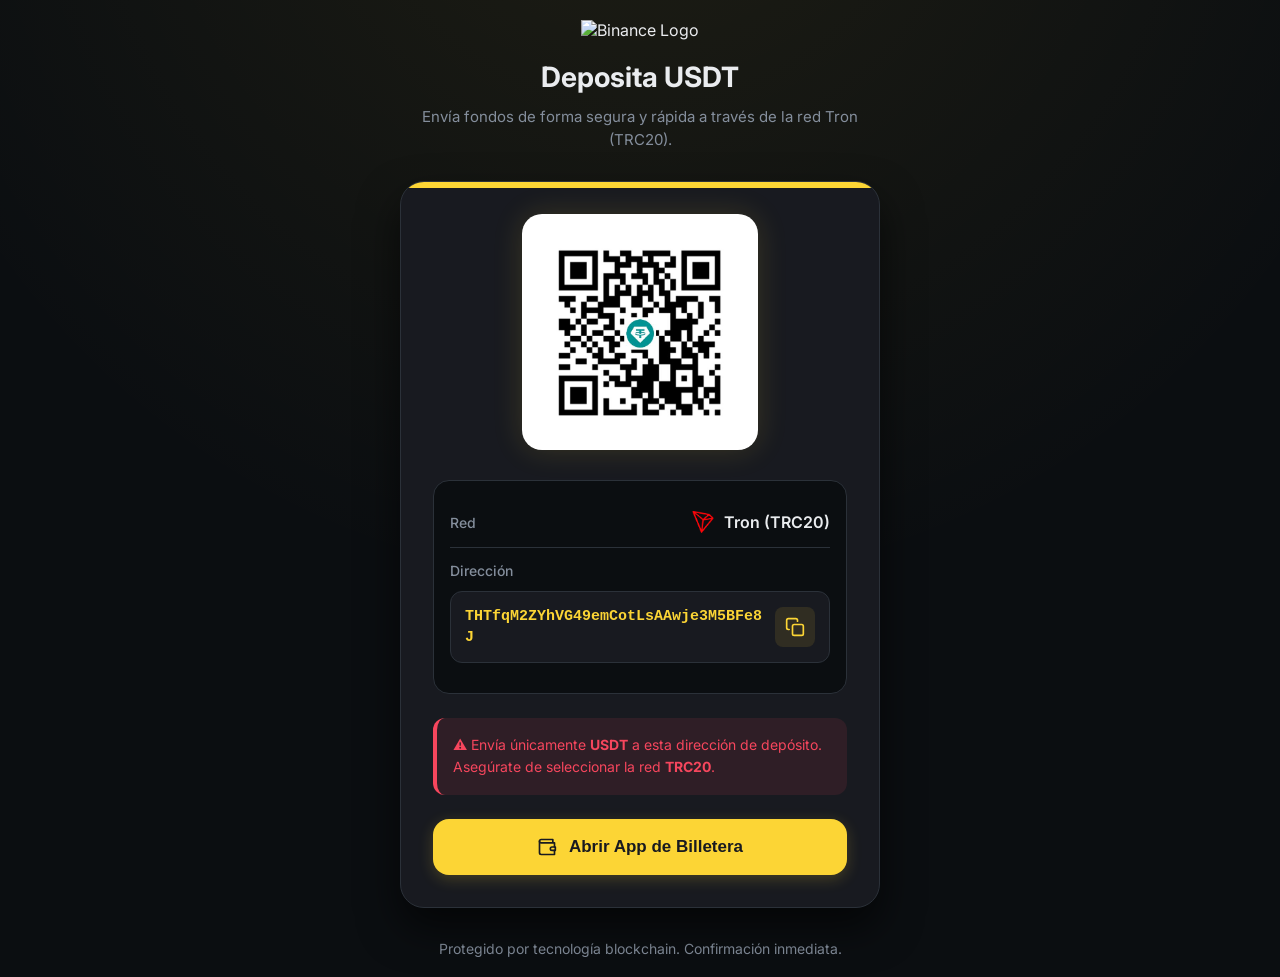
==== index.html @ dc51bce3 "pagame" ====
<!DOCTYPE html>
<html lang="es">

<head>
    <meta charset="UTF-8">
    <meta name="viewport" content="width=device-width, initial-scale=1.0">
    <title>Binance Pay - USDT Deposit</title>
    <meta name="description" content="Paga de forma rápida y segura usando USDT en la red TRC20 con Binance.">
    <link rel="stylesheet" href="style.css">
    <link href="https://fonts.googleapis.com/css2?family=Inter:wght@400;500;600;700&display=swap" rel="stylesheet">
</head>

<body>
    <div class="container">
        <header>
            <img src="https://upload.wikimedia.org/wikipedia/commons/e/e8/Binance_Logo.svg" alt="Binance Logo"
                class="binance-logo">
            <h1>Deposita USDT</h1>
            <p>Envía fondos de forma segura y rápida a través de la red Tron (TRC20).</p>
        </header>

        <div class="card">
            <div class="qr-section">
                <div class="qr-placeholder">
                    <img src="qr.jpeg" alt="QR Code Binance Deposit">

                </div>
            </div>

            <div class="details-section">
                <div class="detail-row">
                    <span class="label">Red</span>
                    <span class="value network"><img src="tron-trx-logo.png" alt="TRX"> Tron (TRC20)</span>
                </div>

                <div class="detail-row address-row">
                    <span class="label">Dirección</span>
                    <div class="address-container">
                        <span class="value address" id="cryptoAddress">THTfqM2ZYhVG49emCotLsAAwje3M5BFe8J</span>
                        <button class="copy-btn" id="copyBtn" aria-label="Copiar Dirección">
                            <svg xmlns="http://www.w3.org/2000/svg" width="20" height="20" viewBox="0 0 24 24"
                                fill="none" stroke="currentColor" stroke-width="2" stroke-linecap="round"
                                stroke-linejoin="round">
                                <rect x="9" y="9" width="13" height="13" rx="2" ry="2"></rect>
                                <path d="M5 15H4a2 2 0 0 1-2-2V4a2 2 0 0 1 2-2h9a2 2 0 0 1 2 2v1"></path>
                            </svg>
                        </button>
                    </div>
                </div>
            </div>

            <div class="warning">
                ⚠️ Envía únicamente <strong>USDT</strong> a esta dirección de depósito. Asegúrate de seleccionar la red
                <strong>TRC20</strong>.
            </div>

            <div class="actions">
                <button class="primary-btn" id="payBtn">
                    <svg xmlns="http://www.w3.org/2000/svg" width="20" height="20" viewBox="0 0 24 24" fill="none"
                        stroke="currentColor" stroke-width="2" stroke-linecap="round" stroke-linejoin="round">
                        <path d="M21 12V7H5a2 2 0 0 1 0-4h14v4"></path>
                        <path d="M3 5v14a2 2 0 0 0 2 2h16v-5"></path>
                        <path d="M18 12a2 2 0 0 0 0 4h4v-4Z"></path>
                    </svg>
                    Abrir App de Billetera
                </button>
            </div>
        </div>

        <footer>
            Protegido por tecnología blockchain. Confirmación inmediata.
        </footer>
    </div>

    <div id="toast" class="toast">Dirección copiada al portapapeles</div>

    <script>
        const address = "THTfqM2ZYhVG49emCotLsAAwje3M5BFe8J";
        const copyBtn = document.getElementById('copyBtn');
        const toast = document.getElementById('toast');
        const payBtn = document.getElementById('payBtn');

        copyBtn.addEventListener('click', async () => {
            try {
                await navigator.clipboard.writeText(address);
                showToast();
            } catch (err) {
                // Autocopy fallback
                const textArea = document.createElement("textarea");
                textArea.value = address;
                document.body.appendChild(textArea);
                textArea.select();
                try {
                    document.execCommand('copy');
                    showToast();
                } catch (e) {
                    console.error('Error al copiar: ', e);
                }
                document.body.removeChild(textArea);
            }
        });

        function showToast() {
            toast.classList.add('show');
            setTimeout(() => {
                toast.classList.remove('show');
            }, 3000);
        }

        payBtn.addEventListener('click', () => {
            // Un enlace deep link de billetera estándar para TRON
            window.location.href = `tron:${address}`;

            // Mensaje informativo por si la wallet no intercepta el URI
            setTimeout(() => {
                alert("Si tu billetera no se abre automáticamente, hemos copiado la dirección. Pégala directamente en Binance o en tu billetera preferida para enviar el pago.");
                navigator.clipboard.writeText(address);
            }, 1000);
        });
    </script>
</body>

</html>
---- style.css ----
:root {
    --bg-dark: #0B0E11;
    --card-bg: #181A20;
    --text-primary: #EAECEF;
    --text-secondary: #848E9C;
    --binance-yellow: #FCD535;
    --binance-yellow-hover: #F0B90B;
    --border-color: #2B3139;
    --danger: #F6465D;
}

* {
    margin: 0;
    padding: 0;
    box-sizing: border-box;
}

body {
    font-family: 'Inter', system-ui, -apple-system, sans-serif;
    background-color: var(--bg-dark);
    color: var(--text-primary);
    min-height: 100vh;
    display: flex;
    justify-content: center;
    align-items: center;
    padding: 20px;
    background-image: radial-gradient(circle at 50% -20%, rgba(252, 213, 53, 0.08) 0%, transparent 60%);
}

.container {
    max-width: 480px;
    width: 100%;
}

header {
    text-align: center;
    margin-bottom: 30px;
}

.binance-logo {
    height: 48px;
    margin-bottom: 20px;
}

h1 {
    font-size: 28px;
    font-weight: 700;
    margin-bottom: 12px;
}

header p {
    color: var(--text-secondary);
    font-size: 15px;
    line-height: 1.5;
}

.card {
    background: var(--card-bg);
    border: 1px solid var(--border-color);
    border-radius: 24px;
    padding: 32px;
    box-shadow: 0 20px 40px rgba(0,0,0,0.6);
    position: relative;
    overflow: hidden;
}

.card::before {
    content: '';
    position: absolute;
    top: 0;
    left: 0;
    right: 0;
    height: 6px;
    background: var(--binance-yellow);
}

.qr-section {
    display: flex;
    justify-content: center;
    margin-bottom: 30px;
}

.qr-placeholder {
    background: #fff;
    padding: 18px;
    border-radius: 20px;
    position: relative;
    box-shadow: 0 0 30px rgba(252, 213, 53, 0.15);
}

.qr-placeholder img {
    display: block;
    border-radius: 8px;
    width: 200px;
    height: 200px;
}

.usdt-badge {
    position: absolute;
    top: 50%;
    left: 50%;
    transform: translate(-50%, -50%);
    width: 44px;
    height: 44px;
    background: #fff;
    border-radius: 50%;
    padding: 4px;
    box-shadow: 0 4px 15px rgba(0,0,0,0.2);
}

.details-section {
    background: var(--bg-dark);
    border: 1px solid var(--border-color);
    border-radius: 16px;
    padding: 16px;
    margin-bottom: 24px;
}

.detail-row {
    display: flex;
    justify-content: space-between;
    align-items: center;
    padding: 14px 0;
}

.detail-row:not(:last-child) {
    border-bottom: 1px solid var(--border-color);
}

.label {
    color: var(--text-secondary);
    font-size: 14px;
    font-weight: 500;
}

.value {
    font-size: 16px;
    font-weight: 600;
}

.network {
    display: flex;
    align-items: center;
    gap: 10px;
}

.network img {
    width: 22px;
    height: 22px;
}

.address-row {
    flex-direction: column;
    align-items: flex-start;
    gap: 12px;
}

.address-container {
    display: flex;
    width: 100%;
    align-items: center;
    gap: 12px;
    background: var(--card-bg);
    padding: 14px;
    border-radius: 12px;
    border: 1px solid var(--border-color);
}

.address {
    flex: 1;
    font-family: 'Courier New', Courier, monospace;
    font-size: 15px;
    word-break: break-all;
    color: var(--binance-yellow);
    line-height: 1.4;
}

.copy-btn {
    background: rgba(252, 213, 53, 0.1);
    border: none;
    color: var(--binance-yellow);
    cursor: pointer;
    transition: all 0.2s;
    display: flex;
    align-items: center;
    justify-content: center;
    padding: 10px;
    border-radius: 8px;
}

.copy-btn:hover {
    background: var(--binance-yellow);
    color: var(--bg-dark);
    transform: scale(1.05);
}

.warning {
    background: rgba(246, 70, 93, 0.1);
    color: var(--danger);
    padding: 16px;
    border-radius: 12px;
    font-size: 14px;
    line-height: 1.6;
    margin-bottom: 24px;
    border-left: 4px solid var(--danger);
}

.primary-btn {
    width: 100%;
    background: var(--binance-yellow);
    color: #181A20;
    border: none;
    border-radius: 16px;
    padding: 18px;
    font-size: 17px;
    font-weight: 700;
    cursor: pointer;
    transition: all 0.3s cubic-bezier(0.4, 0, 0.2, 1);
    display: flex;
    justify-content: center;
    align-items: center;
    gap: 12px;
    box-shadow: 0 4px 15px rgba(252, 213, 53, 0.2);
}

.primary-btn:hover {
    background: var(--binance-yellow-hover);
    transform: translateY(-2px);
    box-shadow: 0 6px 20px rgba(252, 213, 53, 0.3);
}

.primary-btn:active {
    transform: translateY(0);
}

footer {
    text-align: center;
    margin-top: 32px;
    font-size: 14px;
    color: var(--text-secondary);
}

.toast {
    position: fixed;
    bottom: 40px;
    left: 50%;
    transform: translateX(-50%) translateY(100px);
    background: #02C076;
    color: white;
    padding: 14px 28px;
    border-radius: 30px;
    font-weight: 600;
    font-size: 15px;
    box-shadow: 0 8px 25px rgba(2, 192, 118, 0.4);
    transition: transform 0.4s cubic-bezier(0.68, -0.55, 0.265, 1.55);
    z-index: 1000;
    opacity: 0;
    pointer-events: none;
}

.toast.show {
    transform: translateX(-50%) translateY(0);
    opacity: 1;
}

@media (max-width: 480px) {
    .container {
        padding: 0;
    }
    
    .card {
        padding: 24px 20px;
        border-radius: 20px;
    }
    
    h1 {
        font-size: 24px;
    }
    
    .address {
        font-size: 14px;
    }
}
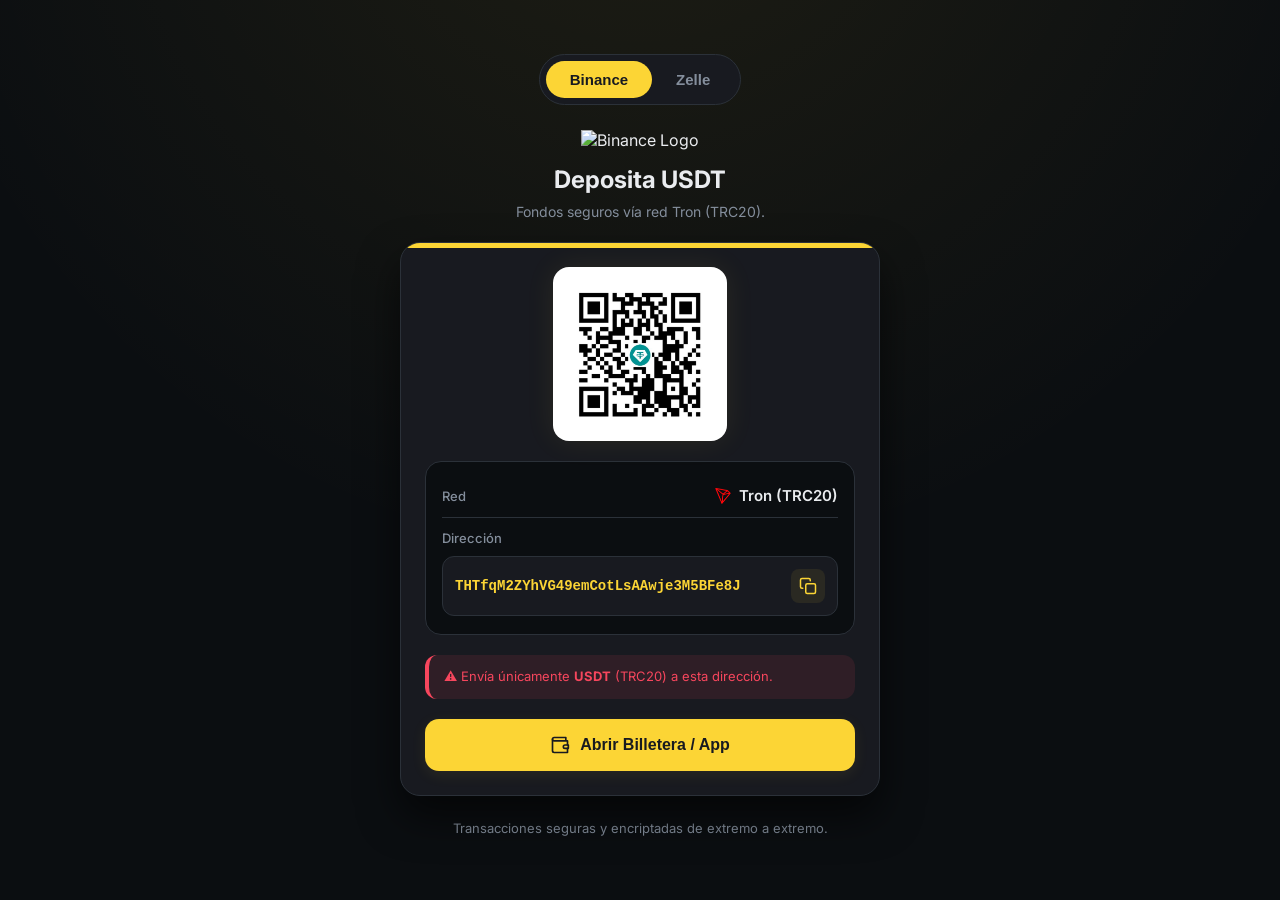
==== commit 22835ee5: "nuevo" ====
--- a/index.html
+++ b/index.html
@@ -3,121 +3,206 @@
 
 <head>
     <meta charset="UTF-8">
-    <meta name="viewport" content="width=device-width, initial-scale=1.0">
-    <title>Binance Pay - USDT Deposit</title>
-    <meta name="description" content="Paga de forma rápida y segura usando USDT en la red TRC20 con Binance.">
+    <meta name="viewport" content="width=device-width, initial-scale=1.0, maximum-scale=1.0, user-scalable=no">
+    <title>Pasarela de Pago Segura</title>
+    <meta name="description" content="Paga de forma rápida y segura usando Binance o Zelle.">
     <link rel="stylesheet" href="style.css">
-    <link href="https://fonts.googleapis.com/css2?family=Inter:wght@400;500;600;700&display=swap" rel="stylesheet">
+    <link href="https://fonts.googleapis.com/css2?family=Inter:wght@400;500;600;700;800&display=swap" rel="stylesheet">
 </head>
 
 <body>
     <div class="container">
-        <header>
-            <img src="https://upload.wikimedia.org/wikipedia/commons/e/e8/Binance_Logo.svg" alt="Binance Logo"
-                class="binance-logo">
-            <h1>Deposita USDT</h1>
-            <p>Envía fondos de forma segura y rápida a través de la red Tron (TRC20).</p>
-        </header>
-
-        <div class="card">
-            <div class="qr-section">
-                <div class="qr-placeholder">
-                    <img src="qr.jpeg" alt="QR Code Binance Deposit">
-
+        
+        <!-- Pestañas Switcher -->
+        <div class="tab-switcher">
+            <button class="tab-btn active" data-target="binance">Binance</button>
+            <button class="tab-btn" data-target="zelle">Zelle</button>
+        </div>
+
+        <div class="cards-wrapper">
+            <!-- VISTA BINANCE -->
+            <div class="view-item active" id="view-binance">
+                <header>
+                    <img src="https://upload.wikimedia.org/wikipedia/commons/e/e8/Binance_Logo.svg" alt="Binance Logo" class="brand-logo">
+                    <h1>Deposita USDT</h1>
+                    <p>Fondos seguros vía red Tron (TRC20).</p>
+                </header>
+
+                <div class="card">
+                    <div class="qr-section">
+                        <div class="qr-placeholder">
+                            <img src="qr.jpeg" alt="QR Code Binance Deposit">
+                        </div>
+                    </div>
+
+                    <div class="details-section">
+                        <div class="detail-row">
+                            <span class="label">Red</span>
+                            <span class="value network"><img src="tron-trx-logo.png" alt="TRX" style="width:16px; height:16px;"> Tron (TRC20)</span>
+                        </div>
+                        <div class="detail-row address-row">
+                            <span class="label">Dirección</span>
+                            <div class="address-container">
+                                <span class="value address">THTfqM2ZYhVG49emCotLsAAwje3M5BFe8J</span>
+                                <button class="copy-btn" data-copy="THTfqM2ZYhVG49emCotLsAAwje3M5BFe8J" aria-label="Copiar Dirección">
+                                    <svg xmlns="http://www.w3.org/2000/svg" width="18" height="18" viewBox="0 0 24 24" fill="none" stroke="currentColor" stroke-width="2" stroke-linecap="round" stroke-linejoin="round"><rect x="9" y="9" width="13" height="13" rx="2" ry="2"></rect><path d="M5 15H4a2 2 0 0 1-2-2V4a2 2 0 0 1 2-2h9a2 2 0 0 1 2 2v1"></path></svg>
+                                </button>
+                            </div>
+                        </div>
+                    </div>
+
+                    <div class="warning">
+                        ⚠️ Envía únicamente <strong>USDT</strong> (TRC20) a esta dirección.
+                    </div>
+
+                    <button class="primary-btn" id="payBtnBinance">
+                        <svg xmlns="http://www.w3.org/2000/svg" width="20" height="20" viewBox="0 0 24 24" fill="none" stroke="currentColor" stroke-width="2" stroke-linecap="round" stroke-linejoin="round"><path d="M21 12V7H5a2 2 0 0 1 0-4h14v4"></path><path d="M3 5v14a2 2 0 0 0 2 2h16v-5"></path><path d="M18 12a2 2 0 0 0 0 4h4v-4Z"></path></svg>
+                        Abrir Billetera / App
+                    </button>
                 </div>
             </div>
 
-            <div class="details-section">
-                <div class="detail-row">
-                    <span class="label">Red</span>
-                    <span class="value network"><img src="tron-trx-logo.png" alt="TRX"> Tron (TRC20)</span>
-                </div>
-
-                <div class="detail-row address-row">
-                    <span class="label">Dirección</span>
-                    <div class="address-container">
-                        <span class="value address" id="cryptoAddress">THTfqM2ZYhVG49emCotLsAAwje3M5BFe8J</span>
-                        <button class="copy-btn" id="copyBtn" aria-label="Copiar Dirección">
-                            <svg xmlns="http://www.w3.org/2000/svg" width="20" height="20" viewBox="0 0 24 24"
-                                fill="none" stroke="currentColor" stroke-width="2" stroke-linecap="round"
-                                stroke-linejoin="round">
-                                <rect x="9" y="9" width="13" height="13" rx="2" ry="2"></rect>
-                                <path d="M5 15H4a2 2 0 0 1-2-2V4a2 2 0 0 1 2-2h9a2 2 0 0 1 2 2v1"></path>
-                            </svg>
-                        </button>
-                    </div>
+            <!-- VISTA ZELLE -->
+            <div class="view-item" id="view-zelle">
+                <header>
+                    <div class="zelle-logo-text">Zelle®</div>
+                    <h1>Envía tu pago</h1>
+                    <p>Transferencia rápida directamente desde tu banco.</p>
+                </header>
+
+                <div class="card">
+                    <div class="zelle-icon">
+                        <svg xmlns="http://www.w3.org/2000/svg" width="40" height="40" viewBox="0 0 24 24" fill="none" stroke="currentColor" stroke-width="2" stroke-linecap="round" stroke-linejoin="round"><path d="M3 21h18"></path><path d="M3 10h18"></path><path d="M5 6l7-3 7 3"></path><path d="M4 10v11"></path><path d="M20 10v11"></path><path d="M8 14v3"></path><path d="M12 14v3"></path><path d="M16 14v3"></path></svg>
+                    </div>
+
+                    <div class="details-section">
+                        <div class="detail-row address-row">
+                            <span class="label">Correo Electrónico de Zelle</span>
+                            <div class="address-container">
+                                <span class="value address" style="font-family: inherit; font-size: 16px;">johanlennon20@gmail.com</span>
+                                <button class="copy-btn" data-copy="johanlennon20@gmail.com" aria-label="Copiar Correo">
+                                    <svg xmlns="http://www.w3.org/2000/svg" width="18" height="18" viewBox="0 0 24 24" fill="none" stroke="currentColor" stroke-width="2" stroke-linecap="round" stroke-linejoin="round"><rect x="9" y="9" width="13" height="13" rx="2" ry="2"></rect><path d="M5 15H4a2 2 0 0 1-2-2V4a2 2 0 0 1 2-2h9a2 2 0 0 1 2 2v1"></path></svg>
+                                </button>
+                            </div>
+                        </div>
+
+                        <div class="detail-row address-row" style="margin-top: 5px;">
+                            <span class="label">Titular de la Cuenta</span>
+                            <div class="address-container">
+                                <span class="value address" style="font-family: inherit; font-size: 16px; color: var(--text-primary);">Johan Lennon</span>
+                            </div>
+                        </div>
+                    </div>
+
+                    <div class="warning">
+                        ⚠️ Por favor, asegúrate de colocar el <strong>nombre exacto</strong> antes de confirmar.
+                    </div>
+
+                    <button class="primary-btn" id="payBtnZelle">
+                        <svg xmlns="http://www.w3.org/2000/svg" width="20" height="20" viewBox="0 0 24 24" fill="none" stroke="currentColor" stroke-width="2" stroke-linecap="round" stroke-linejoin="round"><rect x="5" y="2" width="14" height="20" rx="2" ry="2"></rect><line x1="12" y1="18" x2="12.01" y2="18"></line></svg>
+                        Abrir App de tu Banco
+                    </button>
                 </div>
             </div>
 
-            <div class="warning">
-                ⚠️ Envía únicamente <strong>USDT</strong> a esta dirección de depósito. Asegúrate de seleccionar la red
-                <strong>TRC20</strong>.
-            </div>
-
-            <div class="actions">
-                <button class="primary-btn" id="payBtn">
-                    <svg xmlns="http://www.w3.org/2000/svg" width="20" height="20" viewBox="0 0 24 24" fill="none"
-                        stroke="currentColor" stroke-width="2" stroke-linecap="round" stroke-linejoin="round">
-                        <path d="M21 12V7H5a2 2 0 0 1 0-4h14v4"></path>
-                        <path d="M3 5v14a2 2 0 0 0 2 2h16v-5"></path>
-                        <path d="M18 12a2 2 0 0 0 0 4h4v-4Z"></path>
-                    </svg>
-                    Abrir App de Billetera
-                </button>
-            </div>
         </div>
-
+        
         <footer>
-            Protegido por tecnología blockchain. Confirmación inmediata.
+            Transacciones seguras y encriptadas de extremo a extremo.
         </footer>
     </div>
-
-    <div id="toast" class="toast">Dirección copiada al portapapeles</div>
+    
+    <div id="toast" class="toast">¡Copiado al portapapeles!</div>
 
     <script>
-        const address = "THTfqM2ZYhVG49emCotLsAAwje3M5BFe8J";
-        const copyBtn = document.getElementById('copyBtn');
+        const copyBtns = document.querySelectorAll('.copy-btn');
         const toast = document.getElementById('toast');
-        const payBtn = document.getElementById('payBtn');
-
-        copyBtn.addEventListener('click', async () => {
-            try {
-                await navigator.clipboard.writeText(address);
-                showToast();
-            } catch (err) {
-                // Autocopy fallback
-                const textArea = document.createElement("textarea");
-                textArea.value = address;
-                document.body.appendChild(textArea);
-                textArea.select();
+        const tabs = document.querySelectorAll('.tab-btn');
+        const views = {
+            binance: document.getElementById('view-binance'),
+            zelle: document.getElementById('view-zelle')
+        };
+        let currentView = 'binance';
+
+        // Lógica de pestañas para cambiar vistas y temas
+        tabs.forEach(tab => {
+            tab.addEventListener('click', () => {
+                const target = tab.dataset.target;
+                if (currentView === target) return;
+
+                document.querySelector('.tab-btn.active').classList.remove('active');
+                tab.classList.add('active');
+
+                views[currentView].classList.remove('active');
+                views[currentView].classList.add(target === 'zelle' ? 'slide-left' : 'slide-right');
+
+                views[target].classList.remove('slide-left', 'slide-right');
+                views[target].classList.add('active');
+
+                if (target === 'zelle') {
+                    document.body.classList.add('theme-zelle');
+                } else {
+                    document.body.classList.remove('theme-zelle');
+                }
+                
+                currentView = target;
+            });
+        });
+
+        // Lógica para copiar datos al portapapeles
+        copyBtns.forEach(btn => {
+            btn.addEventListener('click', async () => {
+                const textToCopy = btn.dataset.copy;
                 try {
-                    document.execCommand('copy');
+                    await navigator.clipboard.writeText(textToCopy);
                     showToast();
-                } catch (e) {
-                    console.error('Error al copiar: ', e);
+                } catch (err) {
+                    const textArea = document.createElement("textarea");
+                    textArea.value = textToCopy;
+                    document.body.appendChild(textArea);
+                    textArea.select();
+                    try {
+                        document.execCommand('copy');
+                        showToast();
+                    } catch (e) {
+                        console.error('Error al copiar: ', e);
+                    }
+                    document.body.removeChild(textArea);
                 }
-                document.body.removeChild(textArea);
+            });
+        });
+
+        function showToast() {
+            if (currentView === 'zelle') {
+                toast.classList.add('theme-zelle-toast');
+            } else {
+                toast.classList.remove('theme-zelle-toast');
             }
-        });
-
-        function showToast() {
             toast.classList.add('show');
             setTimeout(() => {
                 toast.classList.remove('show');
             }, 3000);
         }
 
-        payBtn.addEventListener('click', () => {
-            // Un enlace deep link de billetera estándar para TRON
+        // Botones principales
+        document.getElementById('payBtnBinance').addEventListener('click', () => {
+            const address = "THTfqM2ZYhVG49emCotLsAAwje3M5BFe8J";
             window.location.href = `tron:${address}`;
-
-            // Mensaje informativo por si la wallet no intercepta el URI
             setTimeout(() => {
-                alert("Si tu billetera no se abre automáticamente, hemos copiado la dirección. Pégala directamente en Binance o en tu billetera preferida para enviar el pago.");
+                alert("Si la aplicación no abrió automáticamente, la dirección ya fue copiada. Pégala en Binance.");
                 navigator.clipboard.writeText(address);
             }, 1000);
         });
+
+        document.getElementById('payBtnZelle').addEventListener('click', () => {
+            const email = "johanlennon20@gmail.com";
+            // Zelle usually opens via bank apps. There's no universal deep link, 
+            // so we copy the email and prompt them to open their bank app.
+            try {
+                navigator.clipboard.writeText(email);
+            } catch (e) {}
+            alert("El correo de Zelle (johanlennon20@gmail.com) ha sido copiado.\n\nAbre la aplicación de tu banco para realizar el envío a nombre de Johan Lennon.");
+        });
     </script>
 </body>
-
 </html>
--- a/style.css
+++ b/style.css
@@ -3,10 +3,21 @@
     --card-bg: #181A20;
     --text-primary: #EAECEF;
     --text-secondary: #848E9C;
-    --binance-yellow: #FCD535;
-    --binance-yellow-hover: #F0B90B;
     --border-color: #2B3139;
     --danger: #F6465D;
+
+    /* Binance Default Theme */
+    --brand-color: #FCD535;
+    --brand-hover: #F0B90B;
+    --brand-text: #181A20;
+    --bg-gradient: rgba(252, 213, 53, 0.08);
+}
+
+body.theme-zelle {
+    --brand-color: #8A2BE2; /* Zelle Purple */
+    --brand-hover: #7220C4;
+    --brand-text: #FFFFFF;
+    --bg-gradient: rgba(138, 43, 226, 0.12);
 }
 
 * {
@@ -19,46 +30,129 @@
     font-family: 'Inter', system-ui, -apple-system, sans-serif;
     background-color: var(--bg-dark);
     color: var(--text-primary);
-    min-height: 100vh;
-    display: flex;
-    justify-content: center;
-    align-items: center;
-    padding: 20px;
-    background-image: radial-gradient(circle at 50% -20%, rgba(252, 213, 53, 0.08) 0%, transparent 60%);
+    height: 100vh;
+    height: 100dvh;
+    overflow: hidden;
+    display: flex;
+    justify-content: center;
+    align-items: center;
+    padding: 15px;
+    background-image: radial-gradient(circle at 50% -20%, var(--bg-gradient) 0%, transparent 60%);
+    transition: background-image 0.5s ease;
 }
 
 .container {
     max-width: 480px;
     width: 100%;
-}
-
+    height: 100%;
+    display: flex;
+    flex-direction: column;
+    justify-content: center;
+}
+
+/* TABS */
+.tab-switcher {
+    display: flex;
+    background: var(--card-bg);
+    border: 1px solid var(--border-color);
+    border-radius: 100px;
+    padding: 6px;
+    margin-bottom: 25px;
+    width: fit-content;
+    margin-left: auto;
+    margin-right: auto;
+    position: relative;
+    z-index: 10;
+}
+
+.tab-btn {
+    background: transparent;
+    border: none;
+    color: var(--text-secondary);
+    font-size: 15px;
+    font-weight: 600;
+    padding: 10px 24px;
+    border-radius: 100px;
+    cursor: pointer;
+    transition: all 0.3s;
+}
+
+.tab-btn.active {
+    background: var(--brand-color);
+    color: var(--brand-text);
+}
+
+/* VIEWS WRAPPER */
+.cards-wrapper {
+    display: grid;
+    grid-template-areas: "stack";
+    width: 100%;
+    align-items: center;
+}
+
+.view-item {
+    grid-area: stack;
+    opacity: 0;
+    pointer-events: none;
+    transform: translateX(40px);
+    transition: all 0.4s cubic-bezier(0.4, 0, 0.2, 1);
+    visibility: hidden;
+}
+
+.view-item.slide-left {
+    transform: translateX(-40px);
+}
+
+.view-item.slide-right {
+    transform: translateX(40px);
+}
+
+.view-item.active {
+    opacity: 1;
+    pointer-events: auto;
+    transform: translateX(0);
+    visibility: visible;
+}
+
+/* HEADER */
 header {
     text-align: center;
-    margin-bottom: 30px;
-}
-
-.binance-logo {
-    height: 48px;
     margin-bottom: 20px;
 }
 
+.brand-logo {
+    height: 40px;
+    margin-bottom: 15px;
+}
+
+.zelle-logo-text {
+    color: var(--brand-color);
+    font-size: 40px;
+    font-weight: 800;
+    font-style: italic;
+    letter-spacing: -2px;
+    margin-bottom: 5px;
+    line-height: 1;
+}
+
 h1 {
-    font-size: 28px;
+    font-size: 24px;
     font-weight: 700;
-    margin-bottom: 12px;
+    margin-bottom: 8px;
 }
 
 header p {
     color: var(--text-secondary);
-    font-size: 15px;
-    line-height: 1.5;
-}
-
+    font-size: 14px;
+    line-height: 1.4;
+}
+
+/* CARD */
 .card {
     background: var(--card-bg);
     border: 1px solid var(--border-color);
-    border-radius: 24px;
-    padding: 32px;
+    border-radius: 20px;
+    padding: 24px;
     box-shadow: 0 20px 40px rgba(0,0,0,0.6);
     position: relative;
     overflow: hidden;
@@ -70,29 +164,31 @@
     top: 0;
     left: 0;
     right: 0;
-    height: 6px;
-    background: var(--binance-yellow);
-}
-
+    height: 5px;
+    background: var(--brand-color);
+    transition: background 0.4s ease;
+}
+
+/* QR SECTION */
 .qr-section {
     display: flex;
     justify-content: center;
-    margin-bottom: 30px;
+    margin-bottom: 20px;
 }
 
 .qr-placeholder {
     background: #fff;
-    padding: 18px;
-    border-radius: 20px;
+    padding: 12px;
+    border-radius: 16px;
     position: relative;
-    box-shadow: 0 0 30px rgba(252, 213, 53, 0.15);
+    box-shadow: 0 0 30px var(--bg-gradient);
 }
 
 .qr-placeholder img {
     display: block;
     border-radius: 8px;
-    width: 200px;
-    height: 200px;
+    width: 150px;
+    height: 150px;
 }
 
 .usdt-badge {
@@ -100,27 +196,41 @@
     top: 50%;
     left: 50%;
     transform: translate(-50%, -50%);
-    width: 44px;
-    height: 44px;
+    width: 36px;
+    height: 36px;
     background: #fff;
     border-radius: 50%;
     padding: 4px;
     box-shadow: 0 4px 15px rgba(0,0,0,0.2);
 }
 
+/* ZELLE ICON PLACEHOLDER */
+.zelle-icon {
+    width: 80px;
+    height: 80px;
+    background: rgba(138, 43, 226, 0.1);
+    border-radius: 50%;
+    display: flex;
+    justify-content: center;
+    align-items: center;
+    margin: 0 auto 24px auto;
+    color: var(--brand-color);
+}
+
+/* DETAILS SECTION */
 .details-section {
     background: var(--bg-dark);
     border: 1px solid var(--border-color);
     border-radius: 16px;
-    padding: 16px;
-    margin-bottom: 24px;
+    padding: 12px 16px;
+    margin-bottom: 20px;
 }
 
 .detail-row {
     display: flex;
     justify-content: space-between;
     align-items: center;
-    padding: 14px 0;
+    padding: 12px 0;
 }
 
 .detail-row:not(:last-child) {
@@ -129,30 +239,31 @@
 
 .label {
     color: var(--text-secondary);
-    font-size: 14px;
+    font-size: 13px;
     font-weight: 500;
 }
 
 .value {
-    font-size: 16px;
+    font-size: 15px;
     font-weight: 600;
 }
 
 .network {
     display: flex;
     align-items: center;
-    gap: 10px;
+    gap: 8px;
 }
 
 .network img {
-    width: 22px;
-    height: 22px;
+    width: 20px;
+    height: 20px;
 }
 
 .address-row {
     flex-direction: column;
     align-items: flex-start;
-    gap: 12px;
+    gap: 10px;
+    padding-bottom: 6px;
 }
 
 .address-container {
@@ -161,7 +272,7 @@
     align-items: center;
     gap: 12px;
     background: var(--card-bg);
-    padding: 14px;
+    padding: 12px;
     border-radius: 12px;
     border: 1px solid var(--border-color);
 }
@@ -169,93 +280,104 @@
 .address {
     flex: 1;
     font-family: 'Courier New', Courier, monospace;
-    font-size: 15px;
+    font-size: 14px;
     word-break: break-all;
-    color: var(--binance-yellow);
-    line-height: 1.4;
+    color: var(--brand-color);
+    line-height: 1.3;
 }
 
 .copy-btn {
-    background: rgba(252, 213, 53, 0.1);
+    background: var(--bg-gradient);
     border: none;
-    color: var(--binance-yellow);
+    color: var(--brand-color);
     cursor: pointer;
     transition: all 0.2s;
     display: flex;
     align-items: center;
     justify-content: center;
-    padding: 10px;
+    padding: 8px;
     border-radius: 8px;
 }
 
 .copy-btn:hover {
-    background: var(--binance-yellow);
-    color: var(--bg-dark);
+    background: var(--brand-color);
+    color: var(--brand-text);
     transform: scale(1.05);
 }
 
+/* WARNING */
 .warning {
     background: rgba(246, 70, 93, 0.1);
     color: var(--danger);
-    padding: 16px;
+    padding: 12px 15px;
     border-radius: 12px;
-    font-size: 14px;
-    line-height: 1.6;
-    margin-bottom: 24px;
+    font-size: 13px;
+    line-height: 1.5;
+    margin-bottom: 20px;
     border-left: 4px solid var(--danger);
 }
 
+/* BUTTONS */
 .primary-btn {
     width: 100%;
-    background: var(--binance-yellow);
-    color: #181A20;
+    background: var(--brand-color);
+    color: var(--brand-text);
     border: none;
-    border-radius: 16px;
-    padding: 18px;
-    font-size: 17px;
+    border-radius: 14px;
+    padding: 16px;
+    font-size: 16px;
     font-weight: 700;
     cursor: pointer;
     transition: all 0.3s cubic-bezier(0.4, 0, 0.2, 1);
     display: flex;
     justify-content: center;
     align-items: center;
-    gap: 12px;
-    box-shadow: 0 4px 15px rgba(252, 213, 53, 0.2);
+    gap: 10px;
+    box-shadow: 0 4px 15px var(--bg-gradient);
 }
 
 .primary-btn:hover {
-    background: var(--binance-yellow-hover);
+    background: var(--brand-hover);
     transform: translateY(-2px);
-    box-shadow: 0 6px 20px rgba(252, 213, 53, 0.3);
+    box-shadow: 0 6px 20px rgba(0,0,0,0.3);
 }
 
 .primary-btn:active {
     transform: translateY(0);
 }
 
+/* FOOTER */
 footer {
     text-align: center;
-    margin-top: 32px;
-    font-size: 14px;
+    margin-top: 24px;
+    font-size: 13px;
     color: var(--text-secondary);
-}
-
+    padding-bottom: 10px;
+}
+
+/* TOAST */
 .toast {
     position: fixed;
-    bottom: 40px;
+    bottom: 30px;
     left: 50%;
     transform: translateX(-50%) translateY(100px);
     background: #02C076;
     color: white;
-    padding: 14px 28px;
+    padding: 12px 24px;
     border-radius: 30px;
     font-weight: 600;
-    font-size: 15px;
+    font-size: 14px;
     box-shadow: 0 8px 25px rgba(2, 192, 118, 0.4);
     transition: transform 0.4s cubic-bezier(0.68, -0.55, 0.265, 1.55);
     z-index: 1000;
     opacity: 0;
     pointer-events: none;
+    white-space: nowrap;
+}
+
+.toast.theme-zelle-toast {
+    background: var(--brand-color);
+    box-shadow: 0 8px 25px var(--bg-gradient);
 }
 
 .toast.show {
@@ -263,21 +385,16 @@
     opacity: 1;
 }
 
-@media (max-width: 480px) {
-    .container {
-        padding: 0;
-    }
-    
-    .card {
-        padding: 24px 20px;
-        border-radius: 20px;
-    }
-    
-    h1 {
-        font-size: 24px;
-    }
-    
-    .address {
-        font-size: 14px;
-    }
-}
+/* SMALL MOBILE SPECIFIC TWEAKS */
+@media (max-height: 700px) {
+    .qr-placeholder img { width: 130px; height: 130px; }
+    .card { padding: 18px; }
+    .details-section { margin-bottom: 15px; }
+    .warning { margin-bottom: 15px; padding: 10px; }
+    h1 { font-size: 20px; }
+}
+@media (max-width: 380px) {
+    .address { font-size: 12px; }
+    .card { padding: 15px; }
+    h1 { font-size: 20px; }
+}
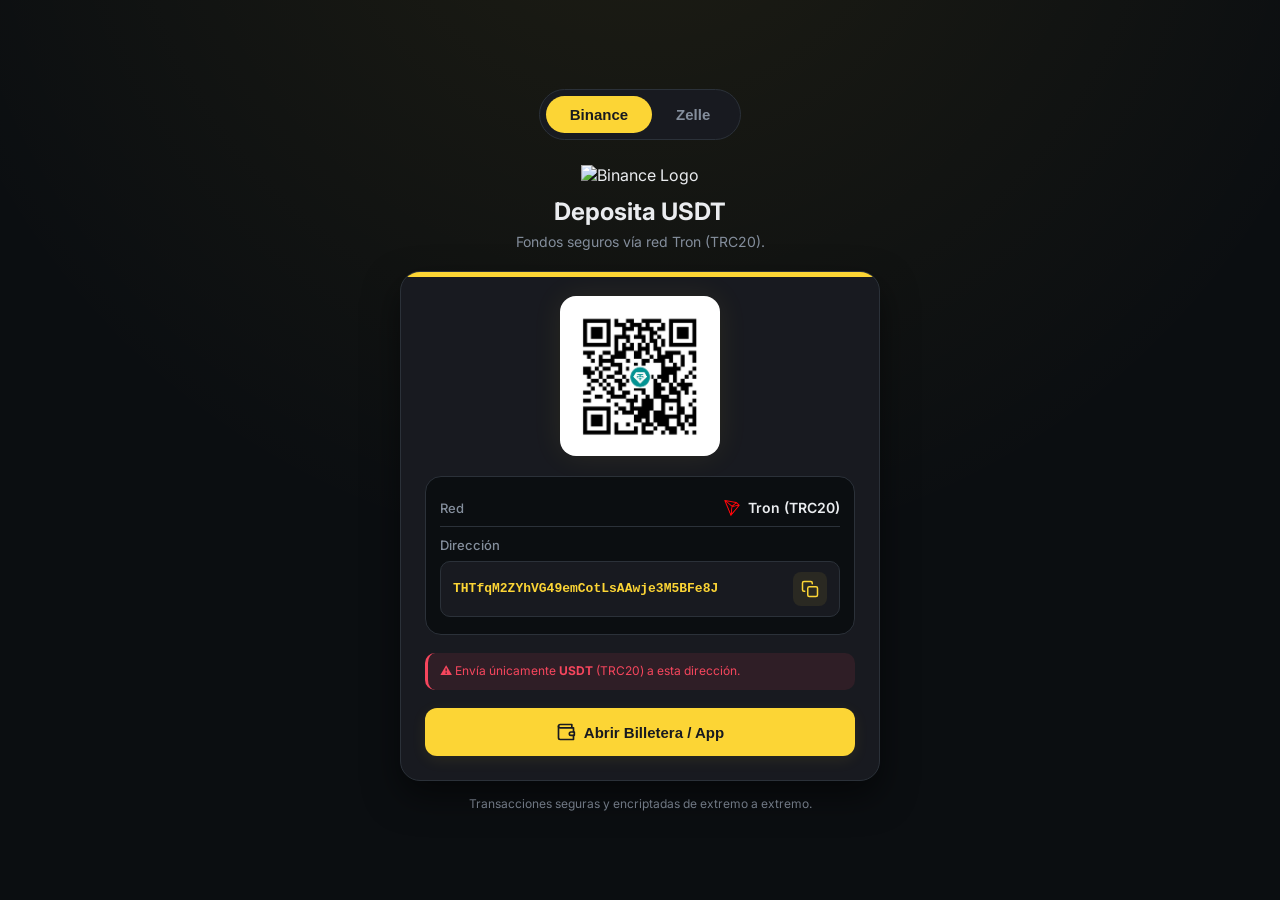
==== commit 4f477418: "nueva interfax" ====
--- a/index.html
+++ b/index.html
@@ -187,11 +187,20 @@
         // Botones principales
         document.getElementById('payBtnBinance').addEventListener('click', () => {
             const address = "THTfqM2ZYhVG49emCotLsAAwje3M5BFe8J";
-            window.location.href = `tron:${address}`;
+            
+            // Primero aseguramos copiar la dirección
+            try {
+                navigator.clipboard.writeText(address);
+                showToast();
+            } catch (e) {}
+
+            // Intenta abrir directamente la aplicación de Binance
+            window.location.href = "binance://";
+            
+            // Explicación de qué hacer
             setTimeout(() => {
-                alert("Si la aplicación no abrió automáticamente, la dirección ya fue copiada. Pégala en Binance.");
-                navigator.clipboard.writeText(address);
-            }, 1000);
+                alert("¡Dirección copiada!\n\nSe está abriendo Binance. Ve a la opción de 'Retirar' (Withdraw) USDT por la red Tron (TRC20) y pega la dirección.");
+            }, 500);
         });
 
         document.getElementById('payBtnZelle').addEventListener('click', () => {
--- a/style.css
+++ b/style.css
@@ -30,13 +30,13 @@
     font-family: 'Inter', system-ui, -apple-system, sans-serif;
     background-color: var(--bg-dark);
     color: var(--text-primary);
-    height: 100vh;
-    height: 100dvh;
-    overflow: hidden;
-    display: flex;
-    justify-content: center;
-    align-items: center;
-    padding: 15px;
+    min-height: 100vh;
+    min-height: 100dvh;
+    overflow-x: hidden;
+    overflow-y: auto; /* allow scroll ONLY if it absolutely doesn't fit */
+    display: flex;
+    flex-direction: column;
+    padding: 20px 15px;
     background-image: radial-gradient(circle at 50% -20%, var(--bg-gradient) 0%, transparent 60%);
     transition: background-image 0.5s ease;
 }
@@ -44,10 +44,9 @@
 .container {
     max-width: 480px;
     width: 100%;
-    height: 100%;
+    margin: auto; /* This magically centers vertically but prevents clipping the top if it overflows */
     display: flex;
     flex-direction: column;
-    justify-content: center;
 }
 
 /* TABS */
@@ -87,7 +86,7 @@
     display: grid;
     grid-template-areas: "stack";
     width: 100%;
-    align-items: center;
+    align-items: start; /* Align to top so it doesn't shift vertically when animating */
 }
 
 .view-item {
@@ -122,12 +121,12 @@
 
 .brand-logo {
     height: 40px;
-    margin-bottom: 15px;
+    margin-bottom: 12px;
 }
 
 .zelle-logo-text {
     color: var(--brand-color);
-    font-size: 40px;
+    font-size: 38px;
     font-weight: 800;
     font-style: italic;
     letter-spacing: -2px;
@@ -138,7 +137,7 @@
 h1 {
     font-size: 24px;
     font-weight: 700;
-    margin-bottom: 8px;
+    margin-bottom: 6px;
 }
 
 header p {
@@ -153,7 +152,7 @@
     border: 1px solid var(--border-color);
     border-radius: 20px;
     padding: 24px;
-    box-shadow: 0 20px 40px rgba(0,0,0,0.6);
+    box-shadow: 0 15px 35px rgba(0,0,0,0.5);
     position: relative;
     overflow: hidden;
 }
@@ -178,7 +177,7 @@
 
 .qr-placeholder {
     background: #fff;
-    padding: 12px;
+    padding: 10px;
     border-radius: 16px;
     position: relative;
     box-shadow: 0 0 30px var(--bg-gradient);
@@ -187,33 +186,20 @@
 .qr-placeholder img {
     display: block;
     border-radius: 8px;
-    width: 150px;
-    height: 150px;
-}
-
-.usdt-badge {
-    position: absolute;
-    top: 50%;
-    left: 50%;
-    transform: translate(-50%, -50%);
-    width: 36px;
-    height: 36px;
-    background: #fff;
-    border-radius: 50%;
-    padding: 4px;
-    box-shadow: 0 4px 15px rgba(0,0,0,0.2);
+    width: 140px;
+    height: 140px;
 }
 
 /* ZELLE ICON PLACEHOLDER */
 .zelle-icon {
-    width: 80px;
-    height: 80px;
+    width: 60px;
+    height: 60px;
     background: rgba(138, 43, 226, 0.1);
     border-radius: 50%;
     display: flex;
     justify-content: center;
     align-items: center;
-    margin: 0 auto 24px auto;
+    margin: 0 auto 20px auto;
     color: var(--brand-color);
 }
 
@@ -222,15 +208,15 @@
     background: var(--bg-dark);
     border: 1px solid var(--border-color);
     border-radius: 16px;
-    padding: 12px 16px;
-    margin-bottom: 20px;
+    padding: 12px 14px;
+    margin-bottom: 18px;
 }
 
 .detail-row {
     display: flex;
     justify-content: space-between;
     align-items: center;
-    padding: 12px 0;
+    padding: 10px 0;
 }
 
 .detail-row:not(:last-child) {
@@ -244,7 +230,7 @@
 }
 
 .value {
-    font-size: 15px;
+    font-size: 14px;
     font-weight: 600;
 }
 
@@ -255,32 +241,32 @@
 }
 
 .network img {
-    width: 20px;
-    height: 20px;
+    width: 18px;
+    height: 18px;
 }
 
 .address-row {
     flex-direction: column;
     align-items: flex-start;
+    gap: 8px;
+    padding-bottom: 5px;
+}
+
+.address-container {
+    display: flex;
+    width: 100%;
+    align-items: center;
     gap: 10px;
-    padding-bottom: 6px;
-}
-
-.address-container {
-    display: flex;
-    width: 100%;
-    align-items: center;
-    gap: 12px;
     background: var(--card-bg);
-    padding: 12px;
-    border-radius: 12px;
+    padding: 10px 12px;
+    border-radius: 10px;
     border: 1px solid var(--border-color);
 }
 
 .address {
     flex: 1;
     font-family: 'Courier New', Courier, monospace;
-    font-size: 14px;
+    font-size: 13px;
     word-break: break-all;
     color: var(--brand-color);
     line-height: 1.3;
@@ -309,12 +295,12 @@
 .warning {
     background: rgba(246, 70, 93, 0.1);
     color: var(--danger);
-    padding: 12px 15px;
-    border-radius: 12px;
-    font-size: 13px;
-    line-height: 1.5;
-    margin-bottom: 20px;
-    border-left: 4px solid var(--danger);
+    padding: 10px 12px;
+    border-radius: 10px;
+    font-size: 12px;
+    line-height: 1.4;
+    margin-bottom: 18px;
+    border-left: 3px solid var(--danger);
 }
 
 /* BUTTONS */
@@ -323,16 +309,16 @@
     background: var(--brand-color);
     color: var(--brand-text);
     border: none;
-    border-radius: 14px;
-    padding: 16px;
-    font-size: 16px;
+    border-radius: 12px;
+    padding: 14px;
+    font-size: 15px;
     font-weight: 700;
     cursor: pointer;
     transition: all 0.3s cubic-bezier(0.4, 0, 0.2, 1);
     display: flex;
     justify-content: center;
     align-items: center;
-    gap: 10px;
+    gap: 8px;
     box-shadow: 0 4px 15px var(--bg-gradient);
 }
 
@@ -349,10 +335,9 @@
 /* FOOTER */
 footer {
     text-align: center;
-    margin-top: 24px;
-    font-size: 13px;
+    margin-top: 15px;
+    font-size: 12px;
     color: var(--text-secondary);
-    padding-bottom: 10px;
 }
 
 /* TOAST */
@@ -385,16 +370,17 @@
     opacity: 1;
 }
 
-/* SMALL MOBILE SPECIFIC TWEAKS */
-@media (max-height: 700px) {
-    .qr-placeholder img { width: 130px; height: 130px; }
-    .card { padding: 18px; }
-    .details-section { margin-bottom: 15px; }
-    .warning { margin-bottom: 15px; padding: 10px; }
-    h1 { font-size: 20px; }
-}
-@media (max-width: 380px) {
+/* RESPONSIVE SCALING EXTRA SMALL SCREENS */
+@media (max-width: 380px), (max-height: 650px) {
+    .qr-placeholder img { width: 120px; height: 120px; }
+    .card { padding: 15px; }
+    h1 { font-size: 18px; }
+    .details-section { padding: 8px 10px; margin-bottom: 12px; }
+    .warning { margin-bottom: 12px; }
+    .brand-logo { height: 32px; margin-bottom: 8px; }
     .address { font-size: 12px; }
-    .card { padding: 15px; }
-    h1 { font-size: 20px; }
-}
+    .tab-switcher { margin-bottom: 15px; padding: 4px; }
+    .tab-btn { padding: 6px 16px; font-size: 13px; }
+    .zelle-logo-text { font-size: 32px; }
+    .zelle-icon { width: 50px; height: 50px; margin-bottom: 15px; }
+}
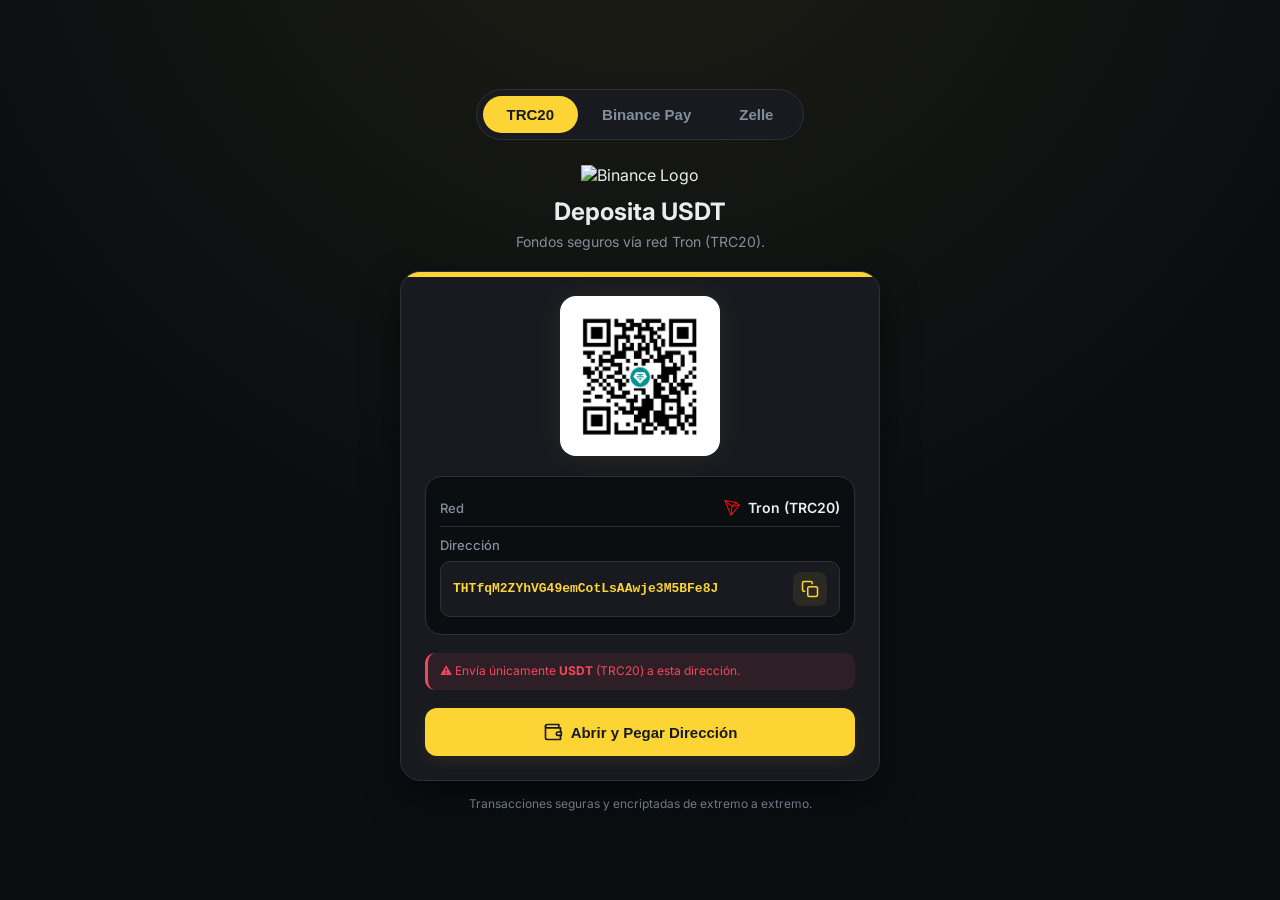
==== commit 876bda10: "interfax" ====
--- a/index.html
+++ b/index.html
@@ -15,12 +15,13 @@
         
         <!-- Pestañas Switcher -->
         <div class="tab-switcher">
-            <button class="tab-btn active" data-target="binance">Binance</button>
+            <button class="tab-btn active" data-target="binance">TRC20</button>
+            <button class="tab-btn" data-target="binancepay">Binance Pay</button>
             <button class="tab-btn" data-target="zelle">Zelle</button>
         </div>
 
         <div class="cards-wrapper">
-            <!-- VISTA BINANCE -->
+            <!-- VISTA BINANCE TRC20 -->
             <div class="view-item active" id="view-binance">
                 <header>
                     <img src="https://upload.wikimedia.org/wikipedia/commons/e/e8/Binance_Logo.svg" alt="Binance Logo" class="brand-logo">
@@ -57,7 +58,40 @@
 
                     <button class="primary-btn" id="payBtnBinance">
                         <svg xmlns="http://www.w3.org/2000/svg" width="20" height="20" viewBox="0 0 24 24" fill="none" stroke="currentColor" stroke-width="2" stroke-linecap="round" stroke-linejoin="round"><path d="M21 12V7H5a2 2 0 0 1 0-4h14v4"></path><path d="M3 5v14a2 2 0 0 0 2 2h16v-5"></path><path d="M18 12a2 2 0 0 0 0 4h4v-4Z"></path></svg>
-                        Abrir Billetera / App
+                        Abrir y Pegar Dirección
+                    </button>
+                </div>
+            </div>
+
+            <!-- VISTA BINANCE PAY -->
+            <div class="view-item" id="view-binancepay">
+                <header>
+                    <img src="https://upload.wikimedia.org/wikipedia/commons/e/e8/Binance_Logo.svg" alt="Binance Logo" class="brand-logo">
+                    <h1 style="color: var(--brand-color);">Binance Pay</h1>
+                    <p>Transferencia instantánea sin comisiones.</p>
+                </header>
+
+                <div class="card">
+                    <div class="qr-section">
+                        <!-- El QR de Binance Pay ya tiene el logo dentro, así que quitaremos el badge y le daremos un marco más limpio -->
+                        <div class="qr-placeholder" style="padding: 10px;">
+                            <img src="qr-binancepay.png" alt="QR Binance Pay">
+                        </div>
+                    </div>
+
+                    <div class="details-section" style="margin-bottom: 12px; padding: 10px;">
+                        <p style="font-size: 13px; text-align: center; color: var(--text-primary); line-height: 1.5; font-weight: 500;">
+                            Escanea este código o guárdalo como imagen/captura de pantalla para elegirlo desde tu app de Binance y pagar directamente.
+                        </p>
+                    </div>
+
+                    <div class="warning" style="background: rgba(252, 213, 53, 0.1); border-color: var(--brand-color); color: var(--brand-color);">
+                        💡 <strong>Tip:</strong> Puedes enviar cualquier criptomoneda, llegará de forma instantánea.
+                    </div>
+
+                    <button class="primary-btn" id="payBtnPay">
+                        <svg xmlns="http://www.w3.org/2000/svg" width="20" height="20" viewBox="0 0 24 24" fill="none" stroke="currentColor" stroke-width="2" stroke-linecap="round" stroke-linejoin="round"><path d="M3 7V5a2 2 0 0 1 2-2h2"></path><path d="M17 3h2a2 2 0 0 1 2 2v2"></path><path d="M21 17v2a2 2 0 0 1-2 2h-2"></path><path d="M7 21H5a2 2 0 0 1-2-2v-2"></path><rect x="7" y="7" width="10" height="10" rx="1"></rect></svg>
+                        Abrir App para Escanear
                     </button>
                 </div>
             </div>
@@ -79,7 +113,7 @@
                         <div class="detail-row address-row">
                             <span class="label">Correo Electrónico de Zelle</span>
                             <div class="address-container">
-                                <span class="value address" style="font-family: inherit; font-size: 16px;">johanlennon20@gmail.com</span>
+                                <span class="value address" style="font-family: inherit; font-size: 15px;">johanlennon20@gmail.com</span>
                                 <button class="copy-btn" data-copy="johanlennon20@gmail.com" aria-label="Copiar Correo">
                                     <svg xmlns="http://www.w3.org/2000/svg" width="18" height="18" viewBox="0 0 24 24" fill="none" stroke="currentColor" stroke-width="2" stroke-linecap="round" stroke-linejoin="round"><rect x="9" y="9" width="13" height="13" rx="2" ry="2"></rect><path d="M5 15H4a2 2 0 0 1-2-2V4a2 2 0 0 1 2-2h9a2 2 0 0 1 2 2v1"></path></svg>
                                 </button>
@@ -89,7 +123,7 @@
                         <div class="detail-row address-row" style="margin-top: 5px;">
                             <span class="label">Titular de la Cuenta</span>
                             <div class="address-container">
-                                <span class="value address" style="font-family: inherit; font-size: 16px; color: var(--text-primary);">Johan Lennon</span>
+                                <span class="value address" style="font-family: inherit; font-size: 15px; color: var(--text-primary);">Johan Lennon</span>
                             </div>
                         </div>
                     </div>
@@ -120,8 +154,10 @@
         const tabs = document.querySelectorAll('.tab-btn');
         const views = {
             binance: document.getElementById('view-binance'),
+            binancepay: document.getElementById('view-binancepay'),
             zelle: document.getElementById('view-zelle')
         };
+        const viewOrder = ['binance', 'binancepay', 'zelle'];
         let currentView = 'binance';
 
         // Lógica de pestañas para cambiar vistas y temas
@@ -133,10 +169,8 @@
                 document.querySelector('.tab-btn.active').classList.remove('active');
                 tab.classList.add('active');
 
+                // Aplicar un crossfade/zoom con la clase .scaled-out en lugar de slide-left/right para 3 pestañas
                 views[currentView].classList.remove('active');
-                views[currentView].classList.add(target === 'zelle' ? 'slide-left' : 'slide-right');
-
-                views[target].classList.remove('slide-left', 'slide-right');
                 views[target].classList.add('active');
 
                 if (target === 'zelle') {
@@ -149,24 +183,50 @@
             });
         });
 
+        // Lógica de Desplazamiento (Swipe) táctil
+        let touchstartX = 0;
+        let touchendX = 0;
+        const cardsWrapper = document.querySelector('.cards-wrapper');
+
+        function handleSwipe() {
+            // Umbral de 50px para considerarlo un "swipe" intencional
+            const index = viewOrder.indexOf(currentView);
+            
+            if (touchendX < touchstartX - 50 && index < viewOrder.length - 1) {
+                // Swipe a la izquierda -> siguiente vista
+                document.querySelector(`[data-target="${viewOrder[index + 1]}"]`).click();
+            }
+            if (touchendX > touchstartX + 50 && index > 0) {
+                // Swipe a la derecha -> vista anterior
+                document.querySelector(`[data-target="${viewOrder[index - 1]}"]`).click();
+            }
+        }
+
+        cardsWrapper.addEventListener('touchstart', e => {
+            touchstartX = e.changedTouches[0].screenX;
+        }, { passive: true });
+
+        cardsWrapper.addEventListener('touchend', e => {
+            touchendX = e.changedTouches[0].screenX;
+            handleSwipe();
+        });
+
         // Lógica para copiar datos al portapapeles
         copyBtns.forEach(btn => {
             btn.addEventListener('click', async () => {
                 const textToCopy = btn.dataset.copy;
                 try {
                     await navigator.clipboard.writeText(textToCopy);
+                    const t = document.getElementById('toast');
+                    t.innerHTML = "¡Copiado con éxito!";
                     showToast();
+                    setTimeout(() => { t.innerHTML = "¡Copiado al portapapeles!"; }, 3000);
                 } catch (err) {
                     const textArea = document.createElement("textarea");
                     textArea.value = textToCopy;
                     document.body.appendChild(textArea);
                     textArea.select();
-                    try {
-                        document.execCommand('copy');
-                        showToast();
-                    } catch (e) {
-                        console.error('Error al copiar: ', e);
-                    }
+                    try { document.execCommand('copy'); showToast(); } catch (e) { }
                     document.body.removeChild(textArea);
                 }
             });
@@ -187,30 +247,30 @@
         // Botones principales
         document.getElementById('payBtnBinance').addEventListener('click', () => {
             const address = "THTfqM2ZYhVG49emCotLsAAwje3M5BFe8J";
-            
-            // Primero aseguramos copiar la dirección
+            window.location.href = "binance://";
             try {
                 navigator.clipboard.writeText(address);
+                const t = document.getElementById('toast');
+                t.innerHTML = "¡Copiado! Pégala en Binance";
                 showToast();
+                setTimeout(() => { t.innerHTML = "¡Copiado al portapapeles!"; }, 3000);
             } catch (e) {}
-
-            // Intenta abrir directamente la aplicación de Binance
+        });
+
+        document.getElementById('payBtnPay').addEventListener('click', () => {
+            // Abrimos Binance para que puedan escanear el QR guardado en su librería
             window.location.href = "binance://";
-            
-            // Explicación de qué hacer
-            setTimeout(() => {
-                alert("¡Dirección copiada!\n\nSe está abriendo Binance. Ve a la opción de 'Retirar' (Withdraw) USDT por la red Tron (TRC20) y pega la dirección.");
-            }, 500);
         });
 
         document.getElementById('payBtnZelle').addEventListener('click', () => {
             const email = "johanlennon20@gmail.com";
-            // Zelle usually opens via bank apps. There's no universal deep link, 
-            // so we copy the email and prompt them to open their bank app.
             try {
                 navigator.clipboard.writeText(email);
+                const t = document.getElementById('toast');
+                t.innerHTML = "¡Correo copiado! Abre tu App del banco";
+                showToast();
+                setTimeout(() => { t.innerHTML = "¡Copiado al portapapeles!"; }, 3000);
             } catch (e) {}
-            alert("El correo de Zelle (johanlennon20@gmail.com) ha sido copiado.\n\nAbre la aplicación de tu banco para realizar el envío a nombre de Johan Lennon.");
         });
     </script>
 </body>
--- a/style.css
+++ b/style.css
@@ -93,24 +93,26 @@
     grid-area: stack;
     opacity: 0;
     pointer-events: none;
-    transform: translateX(40px);
-    transition: all 0.4s cubic-bezier(0.4, 0, 0.2, 1);
+    transform: translateX(60px) scale(0.9);
+    transition: all 0.6s cubic-bezier(0.16, 1, 0.3, 1);
     visibility: hidden;
+    filter: blur(4px);
 }
 
 .view-item.slide-left {
-    transform: translateX(-40px);
+    transform: translateX(-60px) scale(0.9);
 }
 
 .view-item.slide-right {
-    transform: translateX(40px);
+    transform: translateX(60px) scale(0.9);
 }
 
 .view-item.active {
     opacity: 1;
     pointer-events: auto;
-    transform: translateX(0);
+    transform: translateX(0) scale(1);
     visibility: visible;
+    filter: blur(0);
 }
 
 /* HEADER */
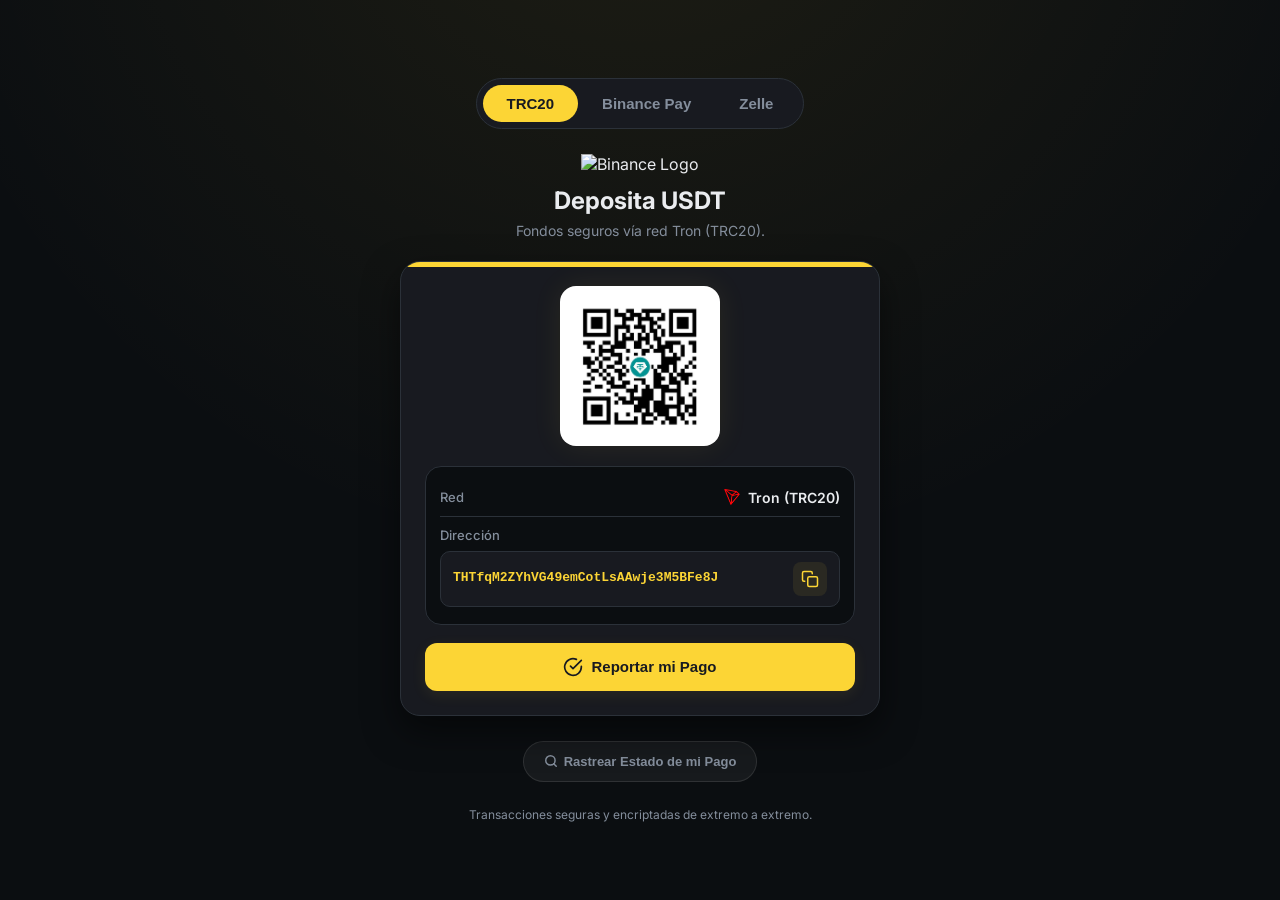
==== commit 643f847a: "sistema de admin" ====
--- a/index.html
+++ b/index.html
@@ -6,8 +6,10 @@
     <meta name="viewport" content="width=device-width, initial-scale=1.0, maximum-scale=1.0, user-scalable=no">
     <title>Pasarela de Pago Segura</title>
     <meta name="description" content="Paga de forma rápida y segura usando Binance o Zelle.">
-    <link rel="stylesheet" href="style.css">
+    <link rel="stylesheet" href="css/style.css">
     <link href="https://fonts.googleapis.com/css2?family=Inter:wght@400;500;600;700;800&display=swap" rel="stylesheet">
+    <!-- Supabase CDN -->
+    <script src="https://cdn.jsdelivr.net/npm/@supabase/supabase-js@2"></script>
 </head>
 
 <body>
@@ -32,14 +34,14 @@
                 <div class="card">
                     <div class="qr-section">
                         <div class="qr-placeholder">
-                            <img src="qr.jpeg" alt="QR Code Binance Deposit">
+                            <img src="img/qr.jpeg" alt="QR Code Binance Deposit">
                         </div>
                     </div>
 
                     <div class="details-section">
                         <div class="detail-row">
                             <span class="label">Red</span>
-                            <span class="value network"><img src="tron-trx-logo.png" alt="TRX" style="width:16px; height:16px;"> Tron (TRC20)</span>
+                            <span class="value network"><img src="img/tron-trx-logo.png" alt="TRX" style="width:16px; height:16px;"> Tron (TRC20)</span>
                         </div>
                         <div class="detail-row address-row">
                             <span class="label">Dirección</span>
@@ -52,13 +54,9 @@
                         </div>
                     </div>
 
-                    <div class="warning">
-                        ⚠️ Envía únicamente <strong>USDT</strong> (TRC20) a esta dirección.
-                    </div>
-
-                    <button class="primary-btn" id="payBtnBinance">
-                        <svg xmlns="http://www.w3.org/2000/svg" width="20" height="20" viewBox="0 0 24 24" fill="none" stroke="currentColor" stroke-width="2" stroke-linecap="round" stroke-linejoin="round"><path d="M21 12V7H5a2 2 0 0 1 0-4h14v4"></path><path d="M3 5v14a2 2 0 0 0 2 2h16v-5"></path><path d="M18 12a2 2 0 0 0 0 4h4v-4Z"></path></svg>
-                        Abrir y Pegar Dirección
+                    <button class="primary-btn" onclick="openReportModal('USDT TRC20')">
+                        <svg xmlns="http://www.w3.org/2000/svg" width="20" height="20" viewBox="0 0 24 24" fill="none" stroke="currentColor" stroke-width="2" stroke-linecap="round" stroke-linejoin="round"><path d="M22 11.08V12a10 10 0 1 1-5.93-9.14"></path><polyline points="22 4 12 14.01 9 11.01"></polyline></svg>
+                        Reportar mi Pago
                     </button>
                 </div>
             </div>
@@ -73,25 +71,20 @@
 
                 <div class="card">
                     <div class="qr-section">
-                        <!-- El QR de Binance Pay ya tiene el logo dentro, así que quitaremos el badge y le daremos un marco más limpio -->
                         <div class="qr-placeholder" style="padding: 10px;">
-                            <img src="qr-binancepay.png" alt="QR Binance Pay">
-                        </div>
-                    </div>
-
-                    <div class="details-section" style="margin-bottom: 12px; padding: 10px;">
+                            <img src="img/qr-binancepay.png" alt="QR Binance Pay">
+                        </div>
+                    </div>
+
+                    <div class="details-section" style="margin-bottom: 20px; padding: 12px;">
                         <p style="font-size: 13px; text-align: center; color: var(--text-primary); line-height: 1.5; font-weight: 500;">
-                            Escanea este código o guárdalo como imagen/captura de pantalla para elegirlo desde tu app de Binance y pagar directamente.
+                            Escanea este código o guárdalo como imagen para elegirlo desde tu app de Binance y pagar directamente.
                         </p>
                     </div>
 
-                    <div class="warning" style="background: rgba(252, 213, 53, 0.1); border-color: var(--brand-color); color: var(--brand-color);">
-                        💡 <strong>Tip:</strong> Puedes enviar cualquier criptomoneda, llegará de forma instantánea.
-                    </div>
-
-                    <button class="primary-btn" id="payBtnPay">
-                        <svg xmlns="http://www.w3.org/2000/svg" width="20" height="20" viewBox="0 0 24 24" fill="none" stroke="currentColor" stroke-width="2" stroke-linecap="round" stroke-linejoin="round"><path d="M3 7V5a2 2 0 0 1 2-2h2"></path><path d="M17 3h2a2 2 0 0 1 2 2v2"></path><path d="M21 17v2a2 2 0 0 1-2 2h-2"></path><path d="M7 21H5a2 2 0 0 1-2-2v-2"></path><rect x="7" y="7" width="10" height="10" rx="1"></rect></svg>
-                        Abrir App para Escanear
+                    <button class="primary-btn" onclick="openReportModal('Binance Pay')">
+                        <svg xmlns="http://www.w3.org/2000/svg" width="20" height="20" viewBox="0 0 24 24" fill="none" stroke="currentColor" stroke-width="2" stroke-linecap="round" stroke-linejoin="round"><path d="M22 11.08V12a10 10 0 1 1-5.93-9.14"></path><polyline points="22 4 12 14.01 9 11.01"></polyline></svg>
+                        Reportar mi Pago
                     </button>
                 </div>
             </div>
@@ -128,150 +121,103 @@
                         </div>
                     </div>
 
-                    <div class="warning">
-                        ⚠️ Por favor, asegúrate de colocar el <strong>nombre exacto</strong> antes de confirmar.
-                    </div>
-
-                    <button class="primary-btn" id="payBtnZelle">
-                        <svg xmlns="http://www.w3.org/2000/svg" width="20" height="20" viewBox="0 0 24 24" fill="none" stroke="currentColor" stroke-width="2" stroke-linecap="round" stroke-linejoin="round"><rect x="5" y="2" width="14" height="20" rx="2" ry="2"></rect><line x1="12" y1="18" x2="12.01" y2="18"></line></svg>
-                        Abrir App de tu Banco
+                    <button class="primary-btn" onclick="openReportModal('Zelle')">
+                        <svg xmlns="http://www.w3.org/2000/svg" width="20" height="20" viewBox="0 0 24 24" fill="none" stroke="currentColor" stroke-width="2" stroke-linecap="round" stroke-linejoin="round"><path d="M22 11.08V12a10 10 0 1 1-5.93-9.14"></path><polyline points="22 4 12 14.01 9 11.01"></polyline></svg>
+                        Reportar mi Pago
                     </button>
                 </div>
             </div>
 
         </div>
+
+        <!-- TRACKER BUTTON (Trazabilidad) -->
+        <div style="text-align: center; margin-top: 25px;">
+            <button class="secondary-btn" onclick="openTrackerModal()" style="font-size: 13px; font-weight: 600; padding: 12px 20px; background: rgba(255,255,255,0.05); color: var(--text-secondary); border: 1px solid rgba(255,255,255,0.1); border-radius: 30px; cursor: pointer; display: inline-flex; align-items: center;">
+                <svg xmlns="http://www.w3.org/2000/svg" width="14" height="14" viewBox="0 0 24 24" fill="none" stroke="currentColor" stroke-width="2.5" stroke-linecap="round" stroke-linejoin="round" style="margin-right: 6px;"><circle cx="11" cy="11" r="8"></circle><line x1="21" y1="21" x2="16.65" y2="16.65"></line></svg>
+                Rastrear Estado de mi Pago
+            </button>
+        </div>
         
-        <footer>
+        <footer style="margin-top: 25px;">
             Transacciones seguras y encriptadas de extremo a extremo.
         </footer>
     </div>
     
+    <!-- MODAL DE REPORTE DE PAGO -->
+    <div class="modal-overlay" id="reportModal">
+        <div class="modal-content card" style="margin: 0 15px;">
+            <button class="close-btn" onclick="closeModal()">✕</button>
+            <h2 style="margin-bottom: 2px;">Reportar Pago</h2>
+            <p style="color: var(--text-secondary); margin-bottom: 20px; font-size: 14px;">Método: <strong id="modalMethod" style="color: var(--brand-color);"></strong></p>
+            
+            <form id="reportForm">
+                <div class="form-group">
+                    <label>Tu Nombre o Usuario</label>
+                    <input type="text" id="payerName" required placeholder="Ej. Johan Lennon">
+                </div>
+                
+                <div class="form-group">
+                    <label>Número de Referencia (Opcional)</label>
+                    <input type="text" id="payerRef" placeholder="Ej. 1293847">
+                </div>
+
+                <div class="form-group" style="margin-top: 20px;">
+                    <label>Comprobante de Pago</label>
+                    <div class="file-upload" id="fileUploadContainer">
+                       <input type="file" id="receiptFile" accept="image/*" required>
+                       <svg xmlns="http://www.w3.org/2000/svg" width="24" height="24" viewBox="0 0 24 24" fill="none" stroke="currentColor" stroke-width="2" stroke-linecap="round" stroke-linejoin="round" style="margin-bottom: 5px;"><path d="M21 15v4a2 2 0 0 1-2 2H5a2 2 0 0 1-2-2v-4"></path><polyline points="17 8 12 3 7 8"></polyline><line x1="12" y1="3" x2="12" y2="15"></line></svg>
+                       <div id="fileName">Toca para subir una imagen</div>
+                    </div>
+                </div>
+
+                <button type="submit" class="primary-btn" id="submitReportBtn" style="margin-top: 30px;">
+                    Enviar Soporte
+                </button>
+            </form>
+            
+            <!-- Loading State -->
+            <div id="loadingState" style="display:none; text-align:center; padding: 30px 0;">
+                <svg class="spinner" xmlns="http://www.w3.org/2000/svg" width="40" height="40" viewBox="0 0 24 24" fill="none" stroke="var(--brand-color)" stroke-width="2" stroke-linecap="round" stroke-linejoin="round" style="animation: spin 1s linear infinite;"><line x1="12" y1="2" x2="12" y2="6"></line><line x1="12" y1="18" x2="12" y2="22"></line><line x1="4.93" y1="4.93" x2="7.76" y2="7.76"></line><line x1="16.24" y1="16.24" x2="19.07" y2="19.07"></line><line x1="2" y1="12" x2="6" y2="12"></line><line x1="18" y1="12" x2="22" y2="12"></line><line x1="4.93" y1="19.07" x2="7.76" y2="16.24"></line><line x1="16.24" y1="7.76" x2="19.07" y2="4.93"></line></svg>
+                <p style="margin-top: 20px; font-weight: 500;">Validando información y subiendo imagen...</p>
+            </div>
+
+            <!-- Success State -->
+            <div id="successState" style="display:none; text-align:center; padding: 20px 0;">
+                <div style="width: 60px; height: 60px; background: rgba(2, 192, 118, 0.1); border-radius: 50%; display: flex; align-items: center; justify-content: center; margin: 0 auto 15px auto;">
+                    <svg xmlns="http://www.w3.org/2000/svg" width="30" height="30" viewBox="0 0 24 24" fill="none" stroke="#02C076" stroke-width="3" stroke-linecap="round" stroke-linejoin="round"><polyline points="20 6 9 17 4 12"></polyline></svg>
+                </div>
+                <h3 style="color: #02C076; font-size: 22px; margin-bottom: 5px;">Soporte en Revisión</h3>
+                <p style="color: var(--text-secondary); font-size: 14px; line-height: 1.5;">El soporte de pago ha sido enviado al administrador con éxito. Pronto procesaremos tu orden una vez validado.</p>
+                <button type="button" class="primary-btn" onclick="closeModal()" style="margin-top: 25px;">Volver</button>
+            </div>
+        </div>
+    </div>
+
+    <!-- MODAL RASTREADOR DE PAGO (Nuevo) -->
+    <div class="modal-overlay" id="trackerModal">
+        <div class="modal-content card" style="margin: 0 15px;">
+            <button class="close-btn" onclick="closeTracker()">✕</button>
+            <h2 style="margin-bottom: 8px;">Rastrear Mi Pago</h2>
+            <p style="color: var(--text-secondary); margin-bottom: 25px; font-size: 14px;">Consulta el estado actual de tu transferencia al instante.</p>
+            
+            <form onsubmit="searchPayment(event)">
+                <div class="form-group">
+                    <label>Tu Nombre Exacto o N° Referencia</label>
+                    <input type="text" id="searchRef" required placeholder="Ej. 1293847 o Johan Lennon">
+                </div>
+                <button type="submit" class="primary-btn" id="searchBtn" style="margin-top: 20px; background: #fff; color: #000;">
+                    Consultar Estado
+                </button>
+            </form>
+            
+            <div id="searchResult"></div>
+        </div>
+    </div>
+
     <div id="toast" class="toast">¡Copiado al portapapeles!</div>
 
-    <script>
-        const copyBtns = document.querySelectorAll('.copy-btn');
-        const toast = document.getElementById('toast');
-        const tabs = document.querySelectorAll('.tab-btn');
-        const views = {
-            binance: document.getElementById('view-binance'),
-            binancepay: document.getElementById('view-binancepay'),
-            zelle: document.getElementById('view-zelle')
-        };
-        const viewOrder = ['binance', 'binancepay', 'zelle'];
-        let currentView = 'binance';
-
-        // Lógica de pestañas para cambiar vistas y temas
-        tabs.forEach(tab => {
-            tab.addEventListener('click', () => {
-                const target = tab.dataset.target;
-                if (currentView === target) return;
-
-                document.querySelector('.tab-btn.active').classList.remove('active');
-                tab.classList.add('active');
-
-                // Aplicar un crossfade/zoom con la clase .scaled-out en lugar de slide-left/right para 3 pestañas
-                views[currentView].classList.remove('active');
-                views[target].classList.add('active');
-
-                if (target === 'zelle') {
-                    document.body.classList.add('theme-zelle');
-                } else {
-                    document.body.classList.remove('theme-zelle');
-                }
-                
-                currentView = target;
-            });
-        });
-
-        // Lógica de Desplazamiento (Swipe) táctil
-        let touchstartX = 0;
-        let touchendX = 0;
-        const cardsWrapper = document.querySelector('.cards-wrapper');
-
-        function handleSwipe() {
-            // Umbral de 50px para considerarlo un "swipe" intencional
-            const index = viewOrder.indexOf(currentView);
-            
-            if (touchendX < touchstartX - 50 && index < viewOrder.length - 1) {
-                // Swipe a la izquierda -> siguiente vista
-                document.querySelector(`[data-target="${viewOrder[index + 1]}"]`).click();
-            }
-            if (touchendX > touchstartX + 50 && index > 0) {
-                // Swipe a la derecha -> vista anterior
-                document.querySelector(`[data-target="${viewOrder[index - 1]}"]`).click();
-            }
-        }
-
-        cardsWrapper.addEventListener('touchstart', e => {
-            touchstartX = e.changedTouches[0].screenX;
-        }, { passive: true });
-
-        cardsWrapper.addEventListener('touchend', e => {
-            touchendX = e.changedTouches[0].screenX;
-            handleSwipe();
-        });
-
-        // Lógica para copiar datos al portapapeles
-        copyBtns.forEach(btn => {
-            btn.addEventListener('click', async () => {
-                const textToCopy = btn.dataset.copy;
-                try {
-                    await navigator.clipboard.writeText(textToCopy);
-                    const t = document.getElementById('toast');
-                    t.innerHTML = "¡Copiado con éxito!";
-                    showToast();
-                    setTimeout(() => { t.innerHTML = "¡Copiado al portapapeles!"; }, 3000);
-                } catch (err) {
-                    const textArea = document.createElement("textarea");
-                    textArea.value = textToCopy;
-                    document.body.appendChild(textArea);
-                    textArea.select();
-                    try { document.execCommand('copy'); showToast(); } catch (e) { }
-                    document.body.removeChild(textArea);
-                }
-            });
-        });
-
-        function showToast() {
-            if (currentView === 'zelle') {
-                toast.classList.add('theme-zelle-toast');
-            } else {
-                toast.classList.remove('theme-zelle-toast');
-            }
-            toast.classList.add('show');
-            setTimeout(() => {
-                toast.classList.remove('show');
-            }, 3000);
-        }
-
-        // Botones principales
-        document.getElementById('payBtnBinance').addEventListener('click', () => {
-            const address = "THTfqM2ZYhVG49emCotLsAAwje3M5BFe8J";
-            window.location.href = "binance://";
-            try {
-                navigator.clipboard.writeText(address);
-                const t = document.getElementById('toast');
-                t.innerHTML = "¡Copiado! Pégala en Binance";
-                showToast();
-                setTimeout(() => { t.innerHTML = "¡Copiado al portapapeles!"; }, 3000);
-            } catch (e) {}
-        });
-
-        document.getElementById('payBtnPay').addEventListener('click', () => {
-            // Abrimos Binance para que puedan escanear el QR guardado en su librería
-            window.location.href = "binance://";
-        });
-
-        document.getElementById('payBtnZelle').addEventListener('click', () => {
-            const email = "johanlennon20@gmail.com";
-            try {
-                navigator.clipboard.writeText(email);
-                const t = document.getElementById('toast');
-                t.innerHTML = "¡Correo copiado! Abre tu App del banco";
-                showToast();
-                setTimeout(() => { t.innerHTML = "¡Copiado al portapapeles!"; }, 3000);
-            } catch (e) {}
-        });
-    </script>
+    <!-- Enlaces a los nuevos scripts separados por carpetas -->
+    <script src="js/config.js"></script>
+    <script src="js/app.js"></script>
 </body>
 </html>
--- a/css/style.css
+++ b/css/style.css
@@ -0,0 +1,452 @@
+:root {
+    --bg-dark: #0B0E11;
+    --card-bg: #181A20;
+    --text-primary: #EAECEF;
+    --text-secondary: #848E9C;
+    --border-color: #2B3139;
+    --danger: #F6465D;
+
+    /* Binance Default Theme */
+    --brand-color: #FCD535;
+    --brand-hover: #F0B90B;
+    --brand-text: #181A20;
+    --bg-gradient: rgba(252, 213, 53, 0.08);
+}
+
+body.theme-zelle {
+    --brand-color: #8A2BE2; /* Zelle Purple */
+    --brand-hover: #7220C4;
+    --brand-text: #FFFFFF;
+    --bg-gradient: rgba(138, 43, 226, 0.12);
+}
+
+* {
+    margin: 0;
+    padding: 0;
+    box-sizing: border-box;
+}
+
+body {
+    font-family: 'Inter', system-ui, -apple-system, sans-serif;
+    background-color: var(--bg-dark);
+    color: var(--text-primary);
+    min-height: 100vh;
+    min-height: 100dvh;
+    overflow-x: hidden;
+    overflow-y: auto; /* allow scroll ONLY if it absolutely doesn't fit */
+    display: flex;
+    flex-direction: column;
+    padding: 20px 15px;
+    background-image: radial-gradient(circle at 50% -20%, var(--bg-gradient) 0%, transparent 60%);
+    transition: background-image 0.5s ease;
+}
+
+.container {
+    max-width: 480px;
+    width: 100%;
+    margin: auto; /* This magically centers vertically but prevents clipping the top if it overflows */
+    display: flex;
+    flex-direction: column;
+}
+
+/* TABS */
+.tab-switcher {
+    display: flex;
+    background: var(--card-bg);
+    border: 1px solid var(--border-color);
+    border-radius: 100px;
+    padding: 6px;
+    margin-bottom: 25px;
+    width: fit-content;
+    margin-left: auto;
+    margin-right: auto;
+    position: relative;
+    z-index: 10;
+}
+
+.tab-btn {
+    background: transparent;
+    border: none;
+    color: var(--text-secondary);
+    font-size: 15px;
+    font-weight: 600;
+    padding: 10px 24px;
+    border-radius: 100px;
+    cursor: pointer;
+    transition: all 0.3s;
+}
+
+.tab-btn.active {
+    background: var(--brand-color);
+    color: var(--brand-text);
+}
+
+/* VIEWS WRAPPER */
+.cards-wrapper {
+    display: grid;
+    grid-template-areas: "stack";
+    width: 100%;
+    align-items: start; /* Align to top so it doesn't shift vertically when animating */
+}
+
+.view-item {
+    grid-area: stack;
+    opacity: 0;
+    pointer-events: none;
+    transform: scale(0.9);
+    transition: all 0.5s cubic-bezier(0.16, 1, 0.3, 1);
+    visibility: hidden;
+    filter: blur(4px);
+}
+
+.view-item.active {
+    opacity: 1;
+    pointer-events: auto;
+    transform: scale(1);
+    visibility: visible;
+    filter: blur(0);
+}
+
+/* HEADER */
+header {
+    text-align: center;
+    margin-bottom: 20px;
+}
+
+.brand-logo {
+    height: 40px;
+    margin-bottom: 12px;
+}
+
+.zelle-logo-text {
+    color: var(--brand-color);
+    font-size: 38px;
+    font-weight: 800;
+    font-style: italic;
+    letter-spacing: -2px;
+    margin-bottom: 5px;
+    line-height: 1;
+}
+
+h1 {
+    font-size: 24px;
+    font-weight: 700;
+    margin-bottom: 6px;
+}
+
+header p {
+    color: var(--text-secondary);
+    font-size: 14px;
+    line-height: 1.4;
+}
+
+/* CARD */
+.card {
+    background: var(--card-bg);
+    border: 1px solid var(--border-color);
+    border-radius: 20px;
+    padding: 24px;
+    box-shadow: 0 15px 35px rgba(0,0,0,0.5);
+    position: relative;
+    overflow: hidden;
+}
+
+.card::before {
+    content: '';
+    position: absolute;
+    top: 0;
+    left: 0;
+    right: 0;
+    height: 5px;
+    background: var(--brand-color);
+    transition: background 0.4s ease;
+}
+
+/* QR SECTION */
+.qr-section {
+    display: flex;
+    justify-content: center;
+    margin-bottom: 20px;
+}
+
+.qr-placeholder {
+    background: #fff;
+    padding: 10px;
+    border-radius: 16px;
+    position: relative;
+    box-shadow: 0 0 30px var(--bg-gradient);
+}
+
+.qr-placeholder img {
+    display: block;
+    border-radius: 8px;
+    width: 140px;
+    height: 140px;
+}
+
+/* ZELLE ICON PLACEHOLDER */
+.zelle-icon {
+    width: 60px;
+    height: 60px;
+    background: rgba(138, 43, 226, 0.1);
+    border-radius: 50%;
+    display: flex;
+    justify-content: center;
+    align-items: center;
+    margin: 0 auto 20px auto;
+    color: var(--brand-color);
+}
+
+/* DETAILS SECTION */
+.details-section {
+    background: var(--bg-dark);
+    border: 1px solid var(--border-color);
+    border-radius: 16px;
+    padding: 12px 14px;
+    margin-bottom: 18px;
+}
+
+.detail-row {
+    display: flex;
+    justify-content: space-between;
+    align-items: center;
+    padding: 10px 0;
+}
+
+.detail-row:not(:last-child) {
+    border-bottom: 1px solid var(--border-color);
+}
+
+.label {
+    color: var(--text-secondary);
+    font-size: 13px;
+    font-weight: 500;
+}
+
+.value {
+    font-size: 14px;
+    font-weight: 600;
+}
+
+.network {
+    display: flex;
+    align-items: center;
+    gap: 8px;
+}
+
+.network img {
+    width: 18px;
+    height: 18px;
+}
+
+.address-row {
+    flex-direction: column;
+    align-items: flex-start;
+    gap: 8px;
+    padding-bottom: 5px;
+}
+
+.address-container {
+    display: flex;
+    width: 100%;
+    align-items: center;
+    gap: 10px;
+    background: var(--card-bg);
+    padding: 10px 12px;
+    border-radius: 10px;
+    border: 1px solid var(--border-color);
+}
+
+.address {
+    flex: 1;
+    font-family: 'Courier New', Courier, monospace;
+    font-size: 13px;
+    word-break: break-all;
+    color: var(--brand-color);
+    line-height: 1.3;
+}
+
+.copy-btn {
+    background: var(--bg-gradient);
+    border: none;
+    color: var(--brand-color);
+    cursor: pointer;
+    transition: all 0.2s;
+    display: flex;
+    align-items: center;
+    justify-content: center;
+    padding: 8px;
+    border-radius: 8px;
+}
+
+.copy-btn:hover {
+    background: var(--brand-color);
+    color: var(--brand-text);
+    transform: scale(1.05);
+}
+
+/* WARNING */
+.warning {
+    background: rgba(246, 70, 93, 0.1);
+    color: var(--danger);
+    padding: 10px 12px;
+    border-radius: 10px;
+    font-size: 12px;
+    line-height: 1.4;
+    margin-bottom: 18px;
+    border-left: 3px solid var(--danger);
+}
+
+/* BUTTONS */
+.primary-btn {
+    width: 100%;
+    background: var(--brand-color);
+    color: var(--brand-text);
+    border: none;
+    border-radius: 12px;
+    padding: 14px;
+    font-size: 15px;
+    font-weight: 700;
+    cursor: pointer;
+    transition: all 0.3s cubic-bezier(0.4, 0, 0.2, 1);
+    display: flex;
+    justify-content: center;
+    align-items: center;
+    gap: 8px;
+    box-shadow: 0 4px 15px var(--bg-gradient);
+}
+
+.primary-btn:hover {
+    background: var(--brand-hover);
+    transform: translateY(-2px);
+    box-shadow: 0 6px 20px rgba(0,0,0,0.3);
+}
+
+.primary-btn:active {
+    transform: translateY(0);
+}
+
+/* FOOTER */
+footer {
+    text-align: center;
+    margin-top: 15px;
+    font-size: 12px;
+    color: var(--text-secondary);
+}
+
+/* TOAST */
+.toast {
+    position: fixed;
+    bottom: 30px;
+    left: 50%;
+    transform: translateX(-50%) translateY(100px);
+    background: #02C076;
+    color: white;
+    padding: 12px 24px;
+    border-radius: 30px;
+    font-weight: 600;
+    font-size: 14px;
+    box-shadow: 0 8px 25px rgba(2, 192, 118, 0.4);
+    transition: transform 0.4s cubic-bezier(0.68, -0.55, 0.265, 1.55);
+    z-index: 1000;
+    opacity: 0;
+    pointer-events: none;
+    white-space: nowrap;
+}
+
+.toast.theme-zelle-toast {
+    background: var(--brand-color);
+    box-shadow: 0 8px 25px var(--bg-gradient);
+}
+
+.toast.show {
+    transform: translateX(-50%) translateY(0);
+    opacity: 1;
+}
+
+/* MODAL */
+.modal-overlay {
+    position: fixed;
+    top: 0; left: 0; width: 100%; height: 100%;
+    background: rgba(11, 14, 17, 0.85); /* Matching dark theme */
+    backdrop-filter: blur(5px);
+    display: flex;
+    justify-content: center;
+    align-items: center;
+    z-index: 2000;
+    opacity: 0;
+    pointer-events: none;
+    transition: opacity 0.3s;
+}
+
+.modal-overlay.active {
+    opacity: 1;
+    pointer-events: auto;
+}
+
+.modal-content {
+    width: 100%;
+    max-width: 400px;
+    transform: translateY(20px);
+    transition: transform 0.3s cubic-bezier(0.16, 1, 0.3, 1);
+    position: relative;
+    max-height: 90vh; 
+    overflow-y: auto; 
+    margin: 0 15px; /* Side margins for mobile */
+}
+
+.modal-overlay.active .modal-content {
+    transform: translateY(0);
+}
+
+.close-btn {
+    position: absolute; top: 15px; right: 15px;
+    background: none; border: none; color: var(--text-secondary);
+    font-size: 24px; cursor: pointer; z-index: 10;
+}
+
+/* FORM */
+.form-group {
+    margin-bottom: 15px;
+    text-align: left;
+}
+.form-group label {
+    display: block; font-size: 13px; color: var(--text-secondary); margin-bottom: 6px;
+    font-weight: 500;
+}
+.form-group input[type="text"] {
+    width: 100%; padding: 14px; border-radius: 12px;
+    background: var(--bg-dark); border: 1px solid var(--border-color);
+    color: var(--text-primary); font-family: inherit; font-size: 15px;
+    transition: border-color 0.2s;
+}
+.form-group input[type="text"]:focus {
+    outline: none; border-color: var(--brand-color);
+}
+
+.file-upload {
+    position: relative; width: 100%; padding: 20px; border-radius: 12px;
+    background: rgba(255,255,255,0.02); border: 1px dashed var(--text-secondary);
+    text-align: center; cursor: pointer; color: var(--text-primary);
+    font-size: 14px; font-weight: 500;
+    display: flex; flex-direction: column; align-items: center; gap: 5px;
+    transition: all 0.3s;
+}
+.file-upload input[type="file"] {
+    position: absolute; top: 0; left: 0; width: 100%; height: 100%; opacity: 0; cursor: pointer;
+}
+
+/* RESPONSIVE SCALING EXTRA SMALL SCREENS */
+@media (max-width: 380px), (max-height: 650px) {
+    .qr-placeholder img { width: 120px; height: 120px; }
+    .card { padding: 15px; }
+    h1 { font-size: 18px; }
+    .details-section { padding: 8px 10px; margin-bottom: 12px; }
+    .warning { margin-bottom: 12px; }
+    .brand-logo { height: 32px; margin-bottom: 8px; }
+    .address { font-size: 12px; }
+    .tab-switcher { margin-bottom: 15px; padding: 4px; }
+    .tab-btn { padding: 6px 16px; font-size: 13px; }
+    .zelle-logo-text { font-size: 32px; }
+    .zelle-icon { width: 50px; height: 50px; margin-bottom: 15px; }
+}
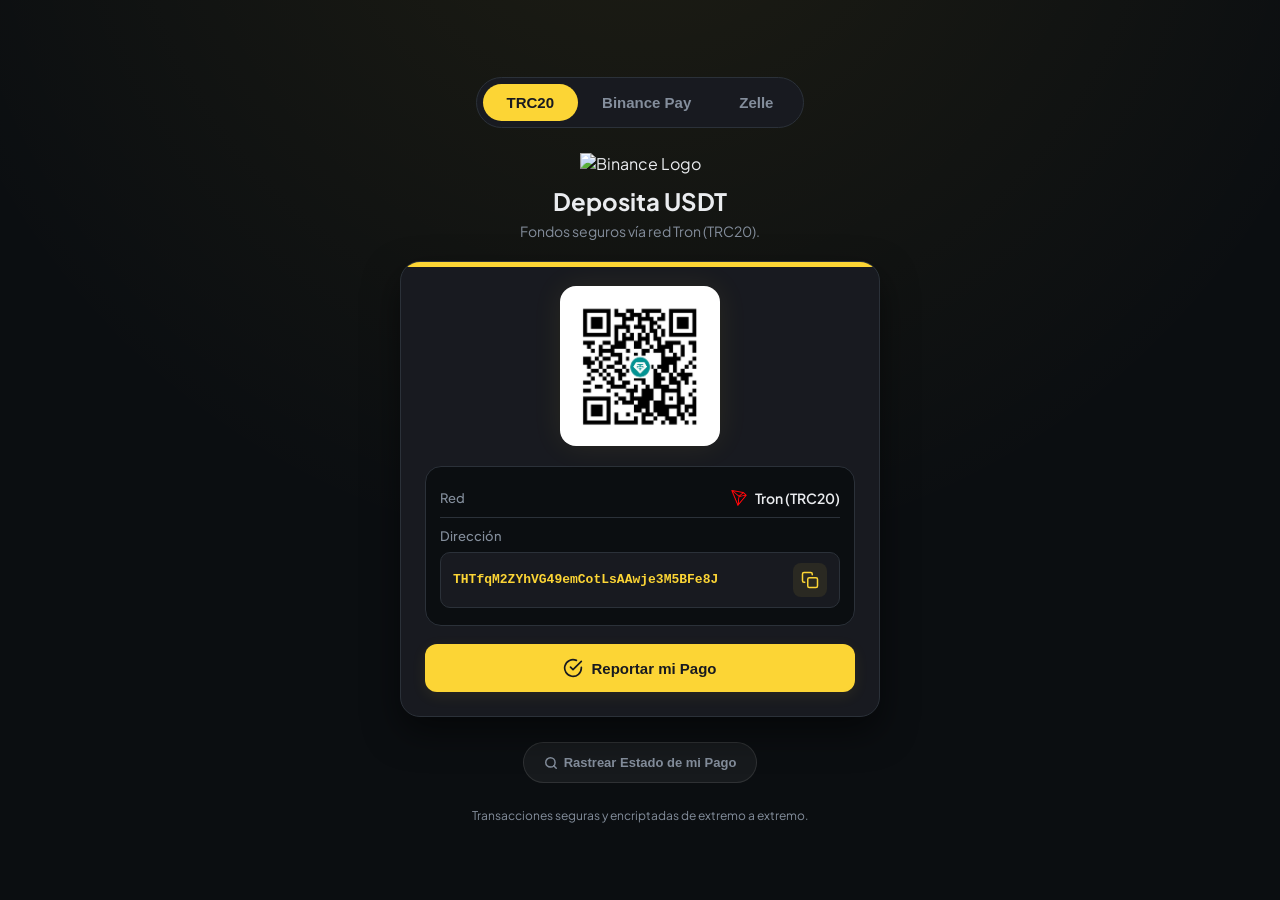
==== commit 590ed946: "Horarios y Remplazos de zelle" ====
--- a/index.html
+++ b/index.html
@@ -7,7 +7,7 @@
     <title>Pasarela de Pago Segura</title>
     <meta name="description" content="Paga de forma rápida y segura usando Binance o Zelle.">
     <link rel="stylesheet" href="css/style.css">
-    <link href="https://fonts.googleapis.com/css2?family=Inter:wght@400;500;600;700;800&display=swap" rel="stylesheet">
+    <link href="https://fonts.googleapis.com/css2?family=Plus+Jakarta+Sans:wght@400;500;600;700;800&display=swap" rel="stylesheet">
     <!-- Supabase CDN -->
     <script src="https://cdn.jsdelivr.net/npm/@supabase/supabase-js@2"></script>
 </head>
@@ -15,14 +15,16 @@
 <body>
     <div class="container">
         
-        <!-- Pestañas Switcher -->
-        <div class="tab-switcher">
-            <button class="tab-btn active" data-target="binance">TRC20</button>
-            <button class="tab-btn" data-target="binancepay">Binance Pay</button>
-            <button class="tab-btn" data-target="zelle">Zelle</button>
-        </div>
-
-        <div class="cards-wrapper">
+        <!-- Contenedor Maestro de Tienda Activa -->
+        <div id="paymentMethodsContainer">
+            <!-- Pestañas Switcher -->
+            <div class="tab-switcher">
+                <button class="tab-btn active" data-target="binance">TRC20</button>
+                <button class="tab-btn" data-target="binancepay">Binance Pay</button>
+                <button class="tab-btn" id="zelleTabBtn" data-target="zelle">Zelle</button>
+            </div>
+
+            <div class="cards-wrapper">
             <!-- VISTA BINANCE TRC20 -->
             <div class="view-item active" id="view-binance">
                 <header>
@@ -106,8 +108,8 @@
                         <div class="detail-row address-row">
                             <span class="label">Correo Electrónico de Zelle</span>
                             <div class="address-container">
-                                <span class="value address" style="font-family: inherit; font-size: 15px;">johanlennon20@gmail.com</span>
-                                <button class="copy-btn" data-copy="johanlennon20@gmail.com" aria-label="Copiar Correo">
+                                <span class="value address" id="zelleDisplayEmail" style="font-family: inherit; font-size: 15px;">johanlennon20@gmail.com</span>
+                                <button class="copy-btn" id="zelleCopyBtn" data-copy="johanlennon20@gmail.com" aria-label="Copiar Correo">
                                     <svg xmlns="http://www.w3.org/2000/svg" width="18" height="18" viewBox="0 0 24 24" fill="none" stroke="currentColor" stroke-width="2" stroke-linecap="round" stroke-linejoin="round"><rect x="9" y="9" width="13" height="13" rx="2" ry="2"></rect><path d="M5 15H4a2 2 0 0 1-2-2V4a2 2 0 0 1 2-2h9a2 2 0 0 1 2 2v1"></path></svg>
                                 </button>
                             </div>
@@ -116,7 +118,7 @@
                         <div class="detail-row address-row" style="margin-top: 5px;">
                             <span class="label">Titular de la Cuenta</span>
                             <div class="address-container">
-                                <span class="value address" style="font-family: inherit; font-size: 15px; color: var(--text-primary);">Johan Lennon</span>
+                                <span class="value address" id="zelleDisplayName" style="font-family: inherit; font-size: 15px; color: var(--text-primary);">Johan Lennon</span>
                             </div>
                         </div>
                     </div>
@@ -128,6 +130,25 @@
                 </div>
             </div>
 
+            </div> <!-- Fin de cards-wrapper -->
+        </div> <!-- Fin de paymentMethodsContainer -->
+
+        <!-- VISTA DE TIENDA CERRADA (Simplificada para máxima compatibilidad) -->
+        <div id="storeClosedMessage" style="display: none; text-align: center; padding: 40px 20px; background-color: #181A20; border: 1px solid #2B3139; border-radius: 24px; max-width: 440px; margin: 20px auto; color: #ffffff; box-shadow: 0 20px 50px rgba(0,0,0,0.5);">
+            <div style="width: 80px; height: 80px; background-color: rgba(246, 70, 93, 0.15); border-radius: 50%; display: flex; justify-content: center; align-items: center; margin: 0 auto 20px auto; color: #F6465D;">
+                <svg xmlns="http://www.w3.org/2000/svg" width="40" height="40" viewBox="0 0 24 24" fill="none" stroke="currentColor" stroke-width="2.5" stroke-linecap="round" stroke-linejoin="round"><path d="M21 12.79A9 9 0 1 1 11.21 3 7 7 0 0 0 21 12.79z"></path></svg>
+            </div>
+            
+            <h2 style="font-size: 26px; font-weight: 800; margin-bottom: 15px; color: #ffffff !important;">Horario Concluido</h2>
+            <p style="color: #848E9C !important; font-size: 15px; line-height: 1.6; margin-bottom: 25px;">
+                Nuestro portal de pagos está temporalmente fuera de servicio por horario de descanso.
+                <br><br>
+                Seguimos protegiendo tu inversión. Volveremos a operar con normalidad en pocas horas.
+            </p>
+            
+            <div style="display: inline-block; padding: 10px 20px; background-color: rgba(252, 213, 53, 0.1); border-radius: 10px; color: #FCD535; font-weight: 700; font-size: 13px; text-transform: uppercase; border: 1px solid rgba(252,213,53,0.2);">
+                ¡Gracias por tu paciencia!
+            </div>
         </div>
 
         <!-- TRACKER BUTTON (Trazabilidad) -->
--- a/css/style.css
+++ b/css/style.css
@@ -27,7 +27,7 @@
 }
 
 body {
-    font-family: 'Inter', system-ui, -apple-system, sans-serif;
+    font-family: 'Plus Jakarta Sans', system-ui, -apple-system, sans-serif;
     background-color: var(--bg-dark);
     color: var(--text-primary);
     min-height: 100vh;
